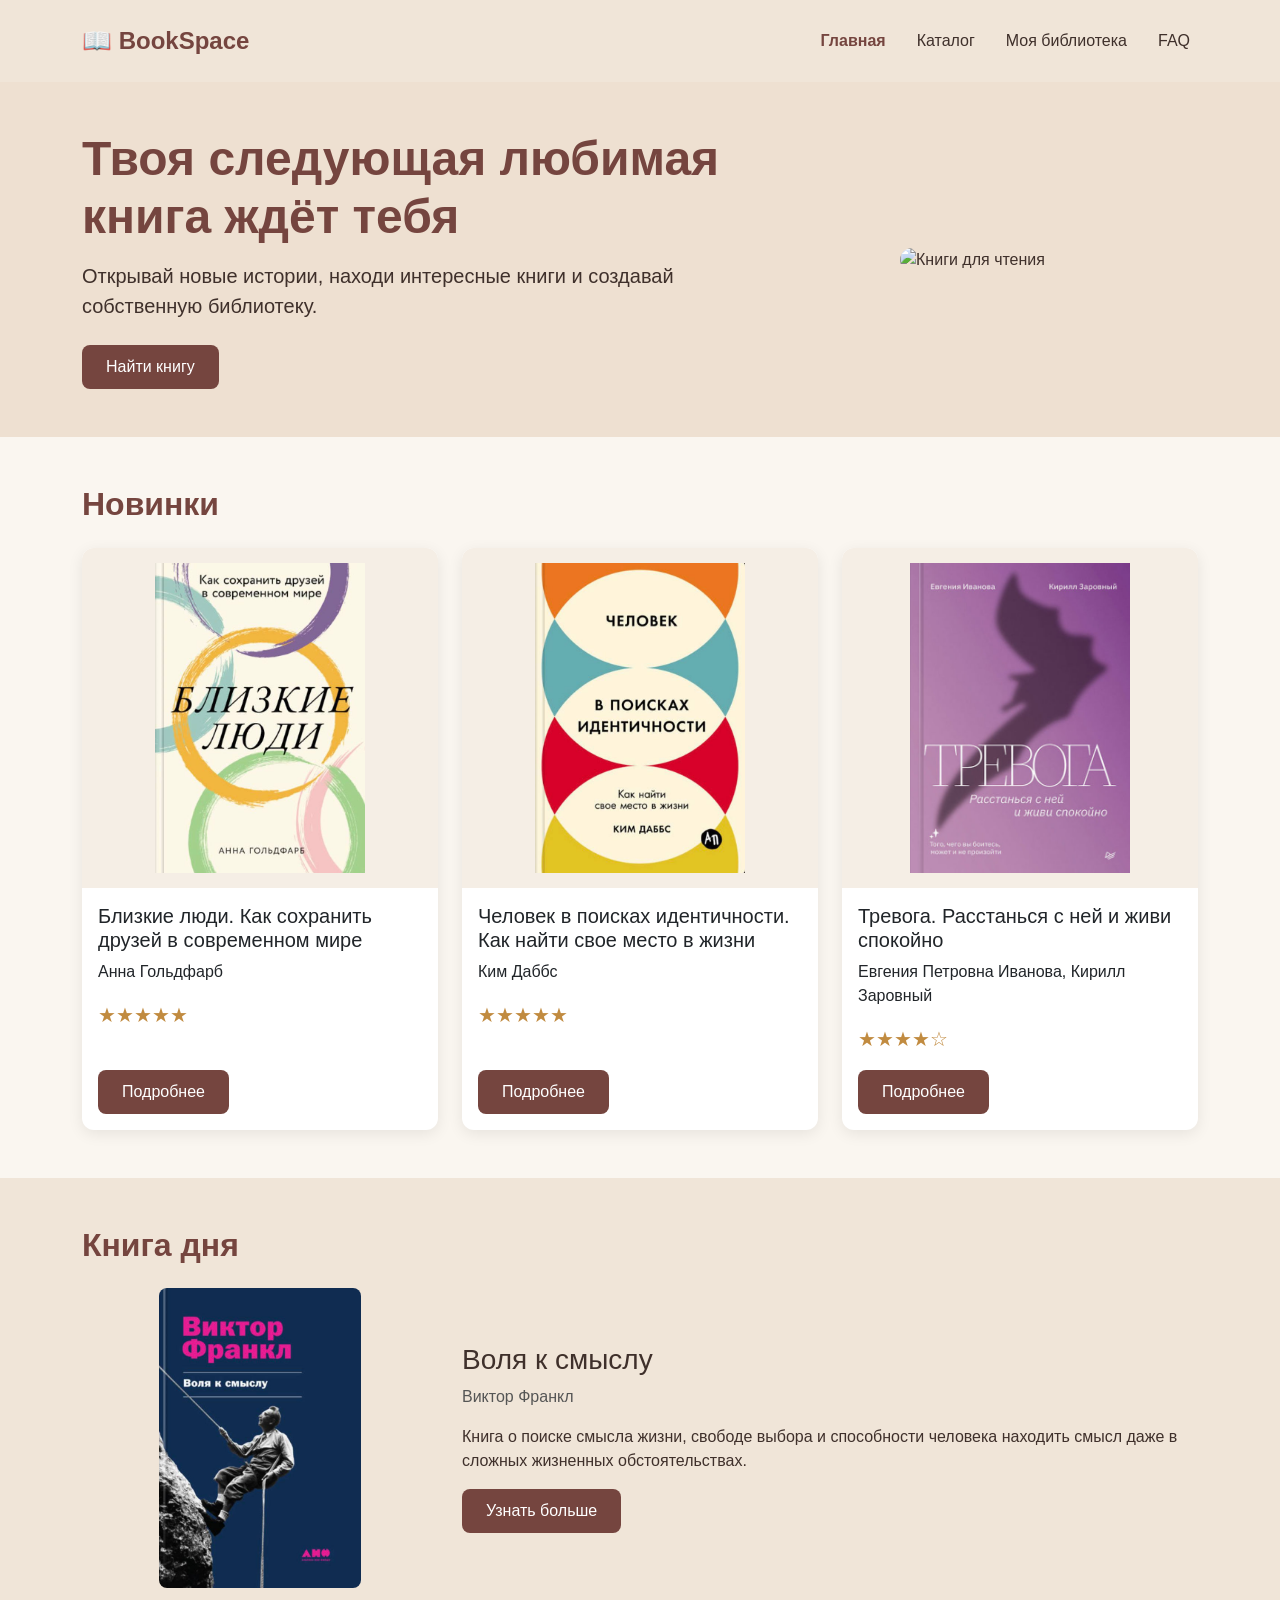
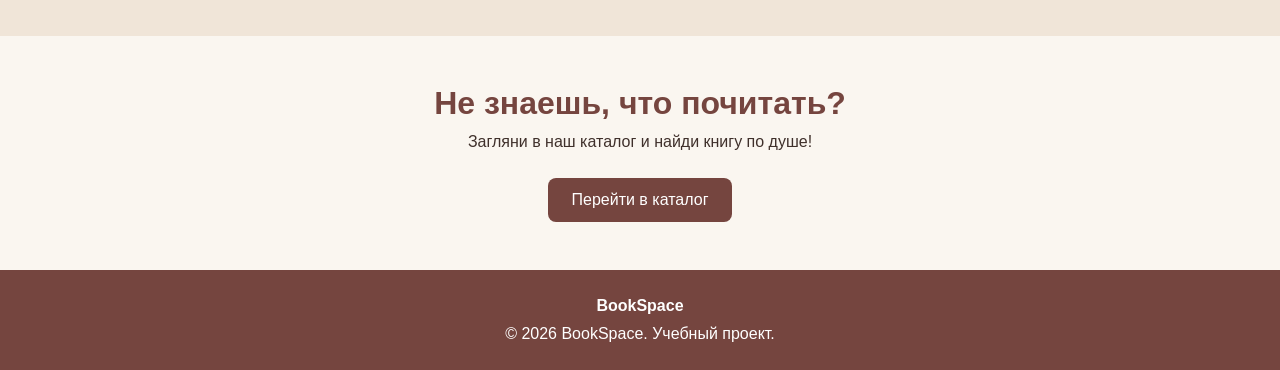
==== index.html @ 1a3df5f6 "Create BookSpace homepage and README" ====
<!DOCTYPE html>
<html lang="ru">
<head>
    <meta charset="UTF-8">
    <meta name="viewport" content="width=device-width, initial-scale=1.0">
    <title>Главная — BookSpace</title>

    <link
        href="https://cdn.jsdelivr.net/npm/bootstrap@5.3.3/dist/css/bootstrap.min.css"
        rel="stylesheet"
    >

    <link rel="stylesheet" href="css/custom.css">
</head>

<body>

    <!-- Навигация -->
    <nav class="navbar navbar-expand-lg navbar-light">
        <div class="container">
            <a class="navbar-brand fw-bold" href="index.html">
                📖 BookSpace
            </a>

            <button
                class="navbar-toggler"
                type="button"
                data-bs-toggle="collapse"
                data-bs-target="#mainNavbar"
                aria-controls="mainNavbar"
                aria-expanded="false"
                aria-label="Открыть меню"
            >
                <span class="navbar-toggler-icon"></span>
            </button>

            <div class="collapse navbar-collapse" id="mainNavbar">
                <ul class="navbar-nav ms-auto">
                    <li class="nav-item">
                        <a class="nav-link active"
                           aria-current="page"
                           href="index.html">
                            Главная
                        </a>
                    </li>

                    <li class="nav-item">
                        <a class="nav-link" href="catalog.html">
                            Каталог
                        </a>
                    </li>

                    <li class="nav-item">
                        <a class="nav-link" href="library.html">
                            Моя библиотека
                        </a>
                    </li>

                    <li class="nav-item">
                        <a class="nav-link" href="faq.html">
                            FAQ
                        </a>
                    </li>
                </ul>
            </div>
        </div>
    </nav>

    <!-- Приветственный блок -->
    <header class="hero py-5">
        <div class="container">
            <div class="row align-items-center g-4">

                <div class="col-12 col-md-7">
                    <h1 class="display-5 fw-bold mb-3">
                        Твоя следующая любимая книга
                        ждёт тебя
                    </h1>

                    <p class="lead mb-4">
                        Открывай новые истории, находи
                        интересные книги и создавай
                        собственную библиотеку.
                    </p>

                    <a href="catalog.html" class="btn btn-book">
                        Найти книгу
                    </a>
                </div>

                <div class="col-12 col-md-5 text-center">
                    <img
                        src="images/hero-books.jpg"
                        class="img-fluid rounded-4"
                        alt="Книги для чтения"
                    >
                </div>

            </div>
        </div>
    </header>

    <main>

        <!-- Новинки -->
        <section class="py-5">
            <div class="container">

                <h2 class="section-title mb-4">
                    Новинки
                </h2>

                <div class="row g-4">

                    <div class="col-12 col-sm-6 col-lg-4">
                        <div class="card book-card h-100">
                            <img
                                src="images/blizkie_ludi.jpg"
                                class="card-img-top"
                                alt="Близкие люди. Как сохранить друзей в современном мире"
                            >

                            <div class="card-body">
                                <h3 class="card-title h5">
                                    Близкие люди. Как сохранить друзей в современном мире
                                </h3>

                                <p class="card-text">
                                    Анна Гольдфарб
                                </p>

                                <p class="book-rating">
                                    ★★★★★
                                </p>

                                <a href="book.html?id=blizkie_ludi" class="btn btn-book">
                                    Подробнее
                                </a>
                            </div>
                        </div>
                    </div>

                    <div class="col-12 col-sm-6 col-lg-4">
                        <div class="card book-card h-100">
                            <img
                                src="images/chelovek_v_poiskah_identichnosti.jpg"
                                class="card-img-top"
                                alt="Человек в поисках идентичности. Как найти свое место в жизни"
                            >

                            <div class="card-body">
                                <h3 class="card-title h5">
                                    Человек в поисках идентичности. Как найти свое место в жизни
                                </h3>

                                <p class="card-text">
                                    Ким Даббс
                                </p>

                                <p class="book-rating">
                                    ★★★★★
                                </p>

                                <a href="book.html?id=chelovek_v_poiskah_identichnosti" class="btn btn-book">
                                    Подробнее
                                </a>
                            </div>
                        </div>
                    </div>

                    <div class="col-12 col-sm-6 col-lg-4">
                        <div class="card book-card h-100">
                            <img
                                src="images/trevoga.jpg"
                                class="card-img-top"
                                alt="Тревога. Расстанься с ней и живи спокойно"
                            >

                            <div class="card-body">
                                <h3 class="card-title h5">
                                    Тревога. Расстанься с ней и живи спокойно
                                </h3>

                                <p class="card-text">
                                    Евгения Петровна Иванова, Кирилл Заровный
                                </p>

                                <p class="book-rating">
                                    ★★★★☆
                                </p>

                                <a href="book.html?id=trevoga" class="btn btn-book">
                                    Подробнее
                                </a>
                            </div>
                        </div>
                    </div>

                </div>
            </div>
        </section>

        
        <!-- Книга дня -->
        <section class="py-5 book-of-day">
            <div class="container">

                <h2 class="section-title mb-4">
                    Книга дня
                </h2>

                <div class="row align-items-center g-4">

                    <div class="col-12 col-md-4 text-center">
                        <img
                            src="images/volya_k_smslu.jpg"
                            class="img-fluid day-cover rounded-3"
                            alt="Воля к смыслу"
                        >
                    </div>

                    <div class="col-12 col-md-8">
                        <h3>Воля к смыслу</h3>

                        <p class="text-muted">
                            Виктор Франкл
                        </p>

                        <p>
                            Книга о поиске смысла жизни,
                            свободе выбора и способности
                            человека находить смысл даже
                            в сложных жизненных обстоятельствах.
                        </p>

                        <a
                            href="book.html?id=volya_k_smslu"
                            class="btn btn-book"
                        >
                            Узнать больше
                        </a>
                    </div>

                </div>
            </div>
        </section>


        <!-- Переход в каталог -->
        <section class="py-5 text-center">
            <div class="container">
                <h2 class="section-title">
                    Не знаешь, что почитать?
                </h2>

                <p class="mb-4">
                    Загляни в наш каталог и найди
                    книгу по душе!
                </p>

                <a href="catalog.html" class="btn btn-book">
                    Перейти в каталог
                </a>
            </div>
        </section>

    </main>

    <!-- Подвал -->
    <footer class="site-footer py-4">
        <div class="container text-center">
            <p class="mb-1 fw-bold">
                BookSpace
            </p>

            <p class="mb-0">
                © 2026 BookSpace. Учебный проект.
            </p>
        </div>
    </footer>

    <script
        src="https://cdn.jsdelivr.net/npm/bootstrap@5.3.3/dist/js/bootstrap.bundle.min.js"
    ></script>

</body>
</html>
---- css/custom.css ----
:root {
    --background: #faf6f0;
    --primary: #75453f;
    --primary-hover: #59332f;
    --text: #3f302b;
    --light-brown: #eee0d1;
}

body {
    background-color: var(--background);
    color: var(--text);
    font-family: Arial, sans-serif;
}

/* Навигация */

.navbar {
    background-color: #f0e5d8;
    padding: 18px 0;
}

.navbar-brand {
    color: var(--primary);
    font-size: 24px;
}

.navbar-brand:hover {
    color: var(--primary-hover);
}

.nav-link {
    color: var(--text);
    margin-left: 15px;
}

.nav-link:hover,
.nav-link.active {
    color: var(--primary) !important;
    font-weight: 600;
}

/* Главный баннер */

.hero {
    background-color: var(--light-brown);
}

.hero h1 {
    color: var(--primary);
}

.hero img {
    max-height: 340px;
    object-fit: cover;
}

/* Кнопки */

.btn-book {
    background-color: var(--primary);
    color: white;
    border-radius: 8px;
    padding: 10px 24px;
    border: none;
}

.btn-book:hover {
    background-color: var(--primary-hover);
    color: white;
}

/* Заголовки */

.section-title {
    color: var(--primary);
    font-weight: bold;
}

/* Карточки книг */

.book-card {
    border: none;
    border-radius: 12px;
    overflow: hidden;
    box-shadow: 0 4px 15px rgba(0, 0, 0, 0.08);
    transition: transform 0.2s;
}

.book-card:hover {
    transform: translateY(-5px);
}

.book-card img {
    height: 340px;
    object-fit: contain;
    background-color: #f5eee5;
    padding: 15px;
}

.book-card .card-body {
    display: flex;
    flex-direction: column;
    align-items: flex-start;
}

.book-card .btn {
    margin-top: auto;
}

.book-rating {
    color: #c18b40;
    font-size: 20px;
}

/* Книга дня */

.book-of-day {
    background-color: #f0e5d8;
}

.day-cover {
    max-height: 300px;
}

/* Подвал */

.site-footer {
    background-color: var(--primary);
    color: white;
}

/* Мобильные устройства */

@media (max-width: 768px) {
    .hero {
        text-align: center;
    }

    .hero h1 {
        font-size: 30px;
    }

    .nav-link {
        margin-left: 0;
    }
}
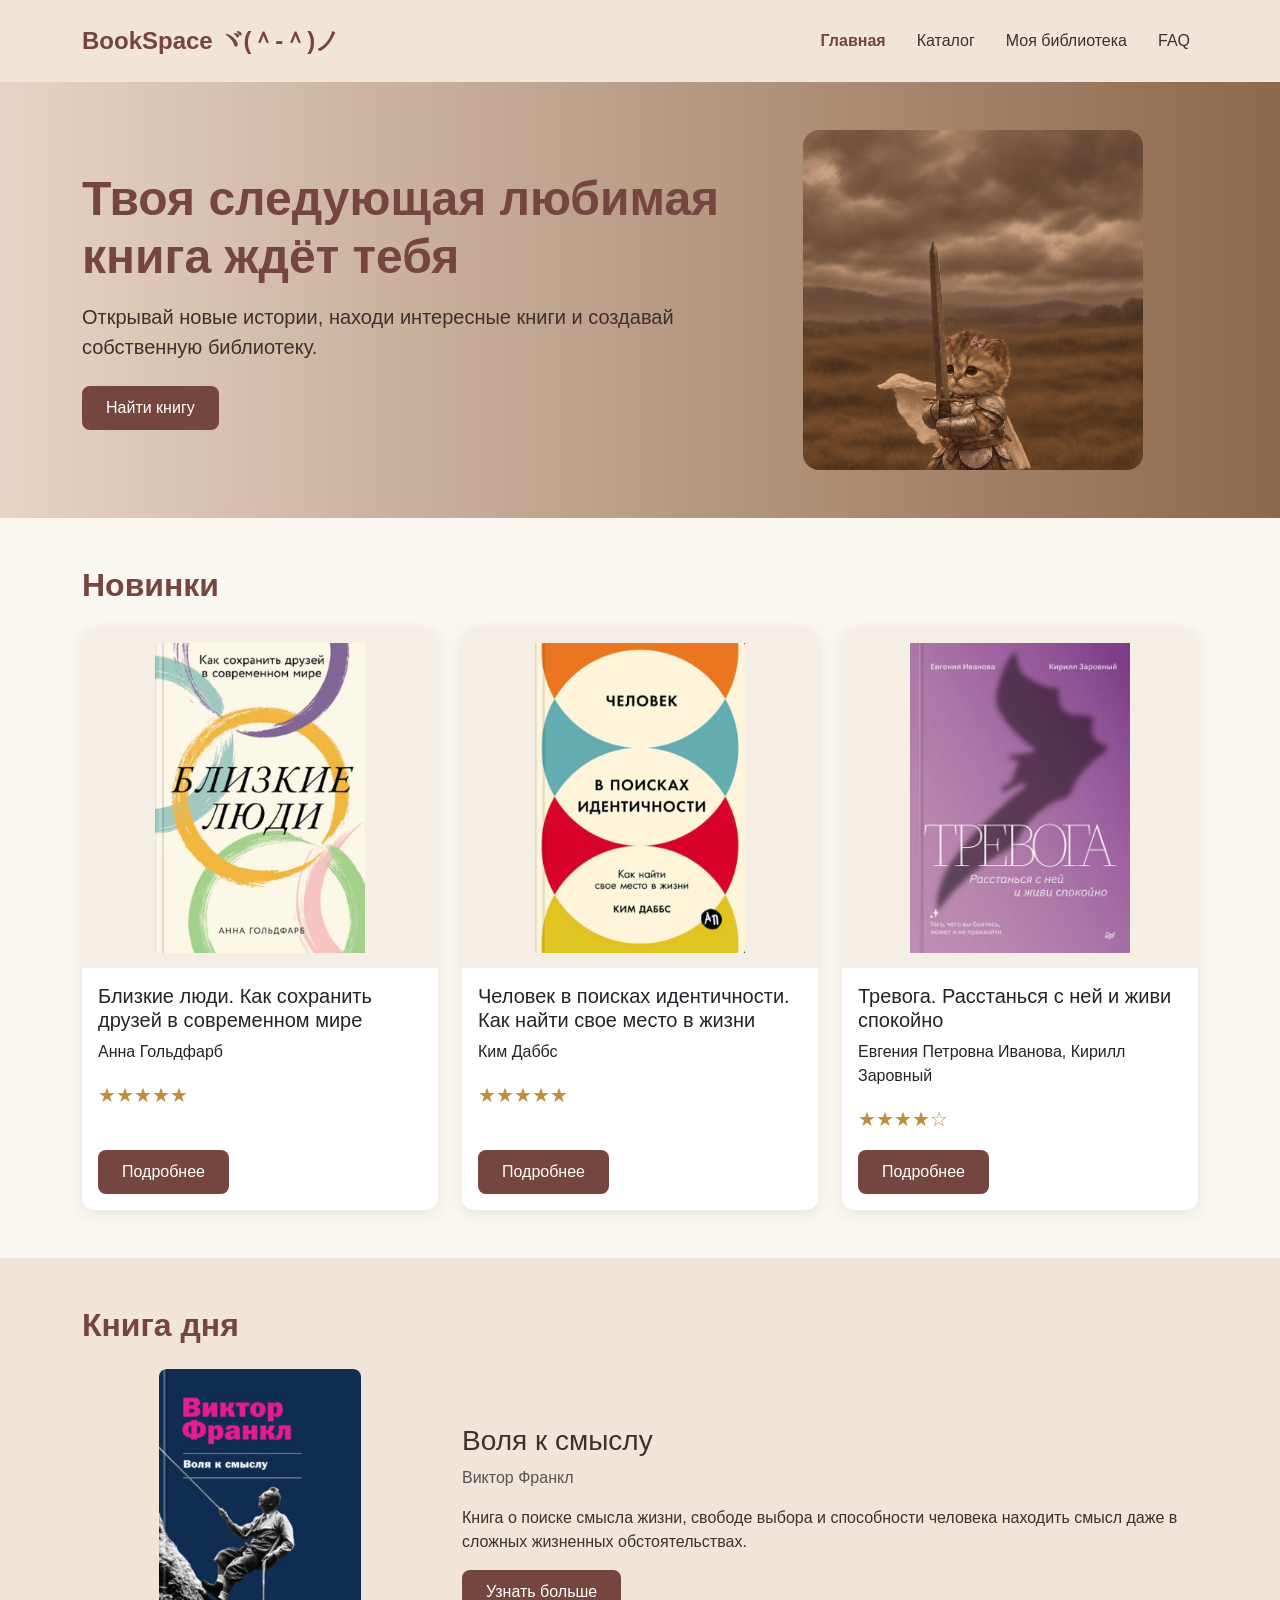
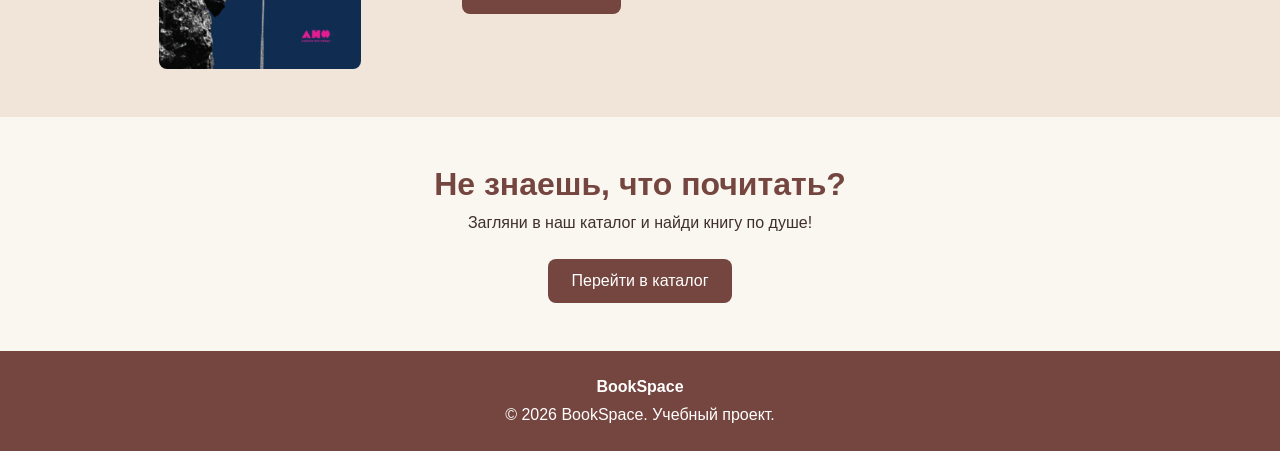
==== commit ca603e9c: "страница Моя библиотека" ====
--- a/index.html
+++ b/index.html
@@ -20,7 +20,7 @@
     <nav class="navbar navbar-expand-lg navbar-light">
         <div class="container">
             <a class="navbar-brand fw-bold" href="index.html">
-                📖 BookSpace
+                BookSpace ヾ(＾-＾)ノ
             </a>
 
             <button
@@ -91,9 +91,9 @@
 
                 <div class="col-12 col-md-5 text-center">
                     <img
-                        src="images/hero-books.jpg"
+                        src="images/kot_i_mech.jpg"
                         class="img-fluid rounded-4"
-                        alt="Книги для чтения"
+                        alt="Для блока hero"
                     >
                 </div>
 
--- a/css/custom.css
+++ b/css/custom.css
@@ -44,6 +44,7 @@
 
 .hero {
     background-color: var(--light-brown);
+    background-image: linear-gradient(to left, #8b694e, #a2836a, #b99d88, #d0b8a6, #e7d4c6);
 }
 
 .hero h1 {
@@ -145,3 +146,44 @@
         margin-left: 0;
     }
 }
+
+
+
+/* Моя библиотека */
+
+.library-panel {
+    background-color: #f0e5d8;
+    border-radius: 12px;
+}
+
+.library-stat {
+    background-color: #eee0d1;
+    border-radius: 12px;
+    text-align: center;
+}
+
+.library-stat h2 {
+    color: #75453f;
+    font-weight: bold;
+}
+
+.library-filter {
+    max-width: 300px;
+}
+
+#libraryMessage {
+    color: #75453f;
+}
+
+#emptyLibrary {
+    color: #75453f;
+    font-size: 18px;
+}
+
+#libraryContainer .card-body {
+    gap: 8px;
+}
+
+#libraryContainer .btn {
+    width: 100%;
+}
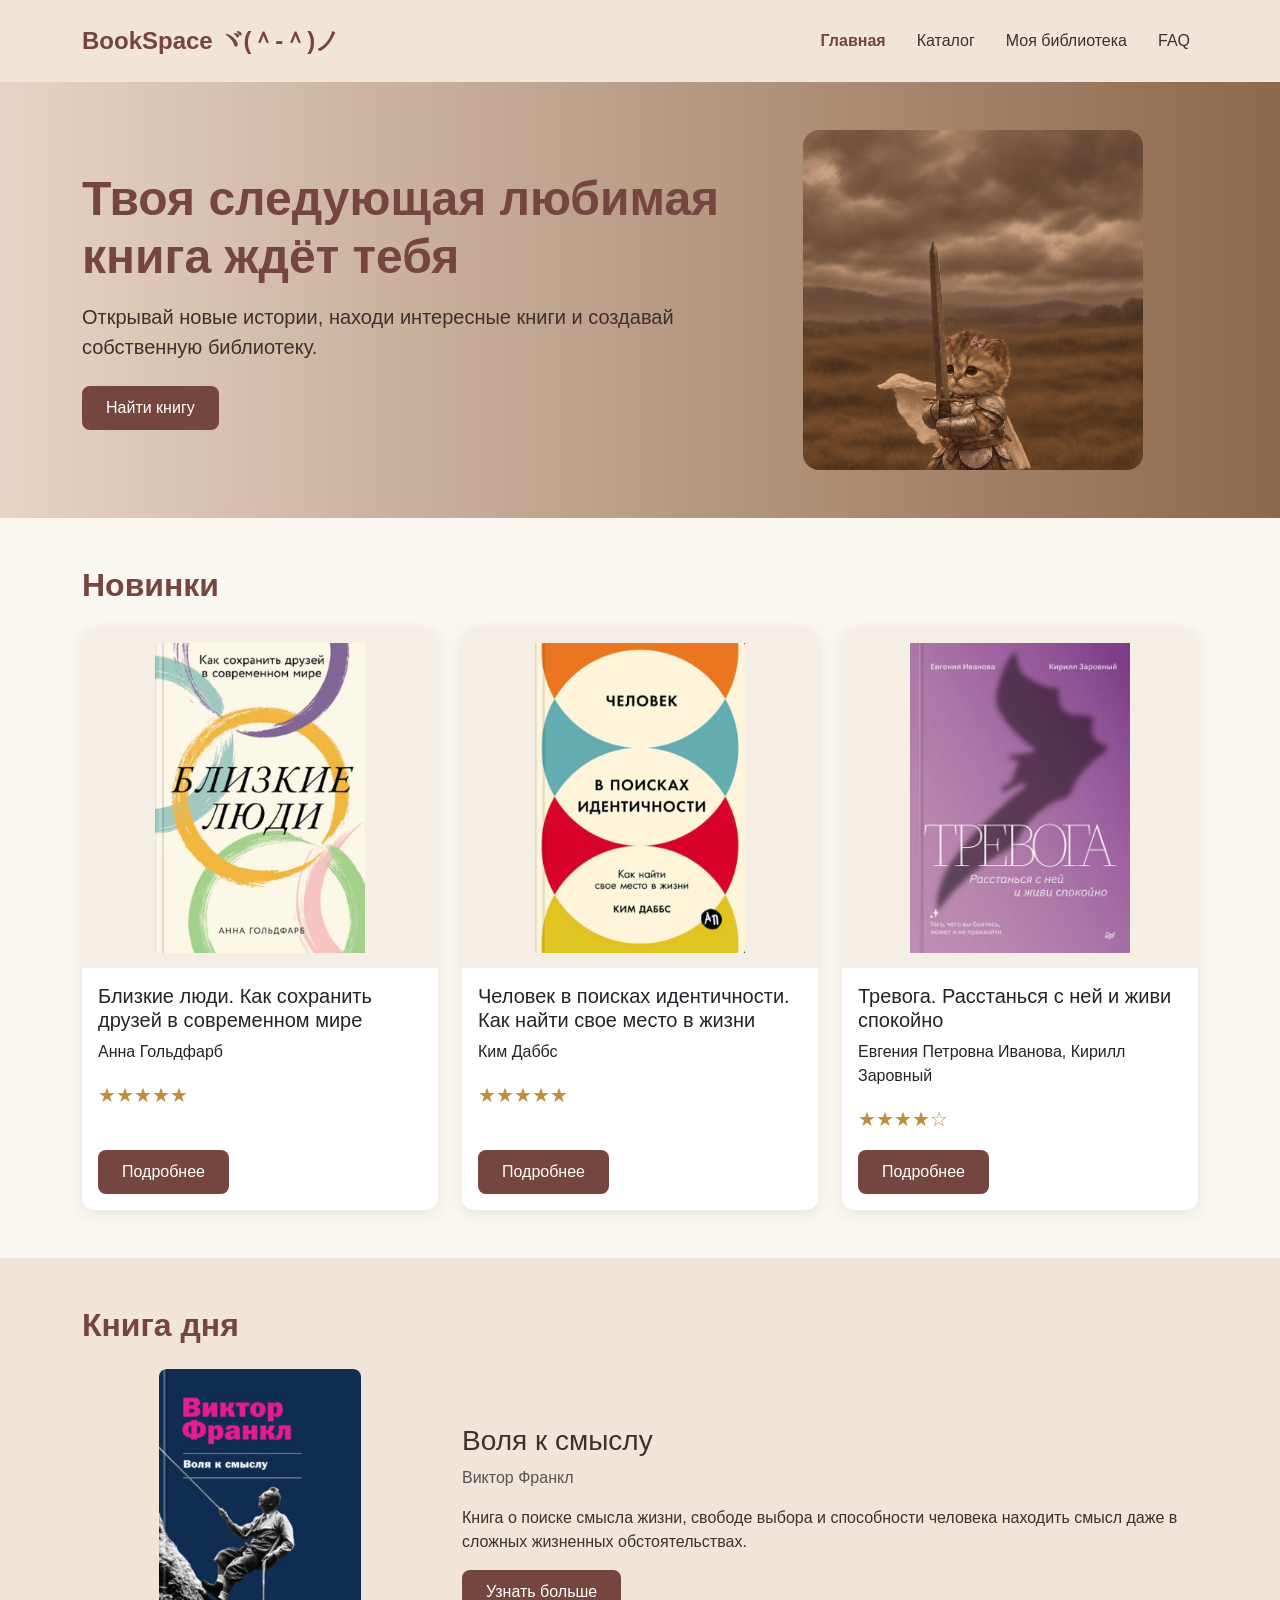
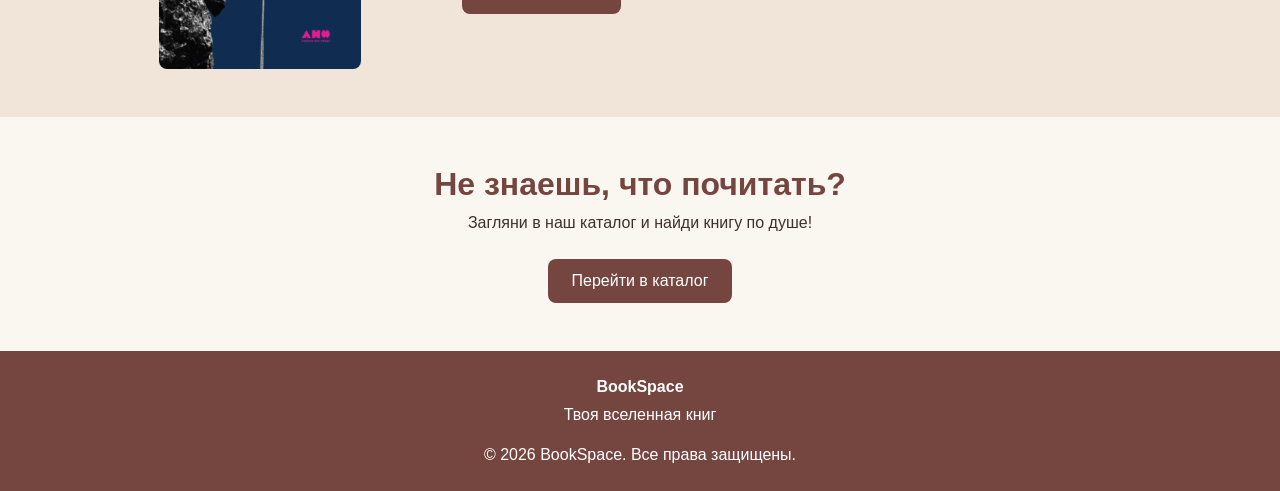
==== commit 1b0bdcfa: "Добавлен раздел FAQ" ====
--- a/index.html
+++ b/index.html
@@ -267,19 +267,23 @@
 
     </main>
 
+
     <!-- Подвал -->
     <footer class="site-footer py-4">
         <div class="container text-center">
-            <p class="mb-1 fw-bold">
-                BookSpace
+            <p class="mb-1 fw-bold">BookSpace</p>
+
+            <p class="mb-3">
+                Твоя вселенная книг
             </p>
 
             <p class="mb-0">
-                © 2026 BookSpace. Учебный проект.
+                © 2026 BookSpace. Все права защищены.
             </p>
         </div>
     </footer>
 
+
     <script
         src="https://cdn.jsdelivr.net/npm/bootstrap@5.3.3/dist/js/bootstrap.bundle.min.js"
     ></script>
--- a/css/custom.css
+++ b/css/custom.css
@@ -187,3 +187,55 @@
 #libraryContainer .btn {
     width: 100%;
 }
+
+
+
+/* FAQ */
+
+.faq-accordion {
+    max-width: 850px;
+    margin: 0 auto;
+}
+
+.faq-accordion .accordion-item {
+    border: 1px solid #dfcbb9;
+    margin-bottom: 12px;
+    border-radius: 10px;
+    overflow: hidden;
+}
+
+.faq-accordion .accordion-button {
+    background-color: #f0e5d8;
+    color: #75453f;
+    font-weight: 600;
+    padding: 20px;
+}
+
+.faq-accordion .accordion-button:not(.collapsed) {
+    background-color: #e6d1bd;
+    color: #75453f;
+    box-shadow: none;
+}
+
+.faq-accordion .accordion-button:focus {
+    box-shadow: 0 0 0 3px rgba(117, 69, 63, 0.2);
+}
+
+.faq-accordion .accordion-body {
+    background-color: #fffaf5;
+    color: #4e3b35;
+    padding: 20px;
+    line-height: 1.7;
+}
+
+.faq-info {
+    background-color: #f0e5d8;
+    border-radius: 12px;
+    max-width: 850px;
+    margin-left: auto;
+    margin-right: auto;
+}
+
+.faq-info h2 {
+    color: #75453f;
+}
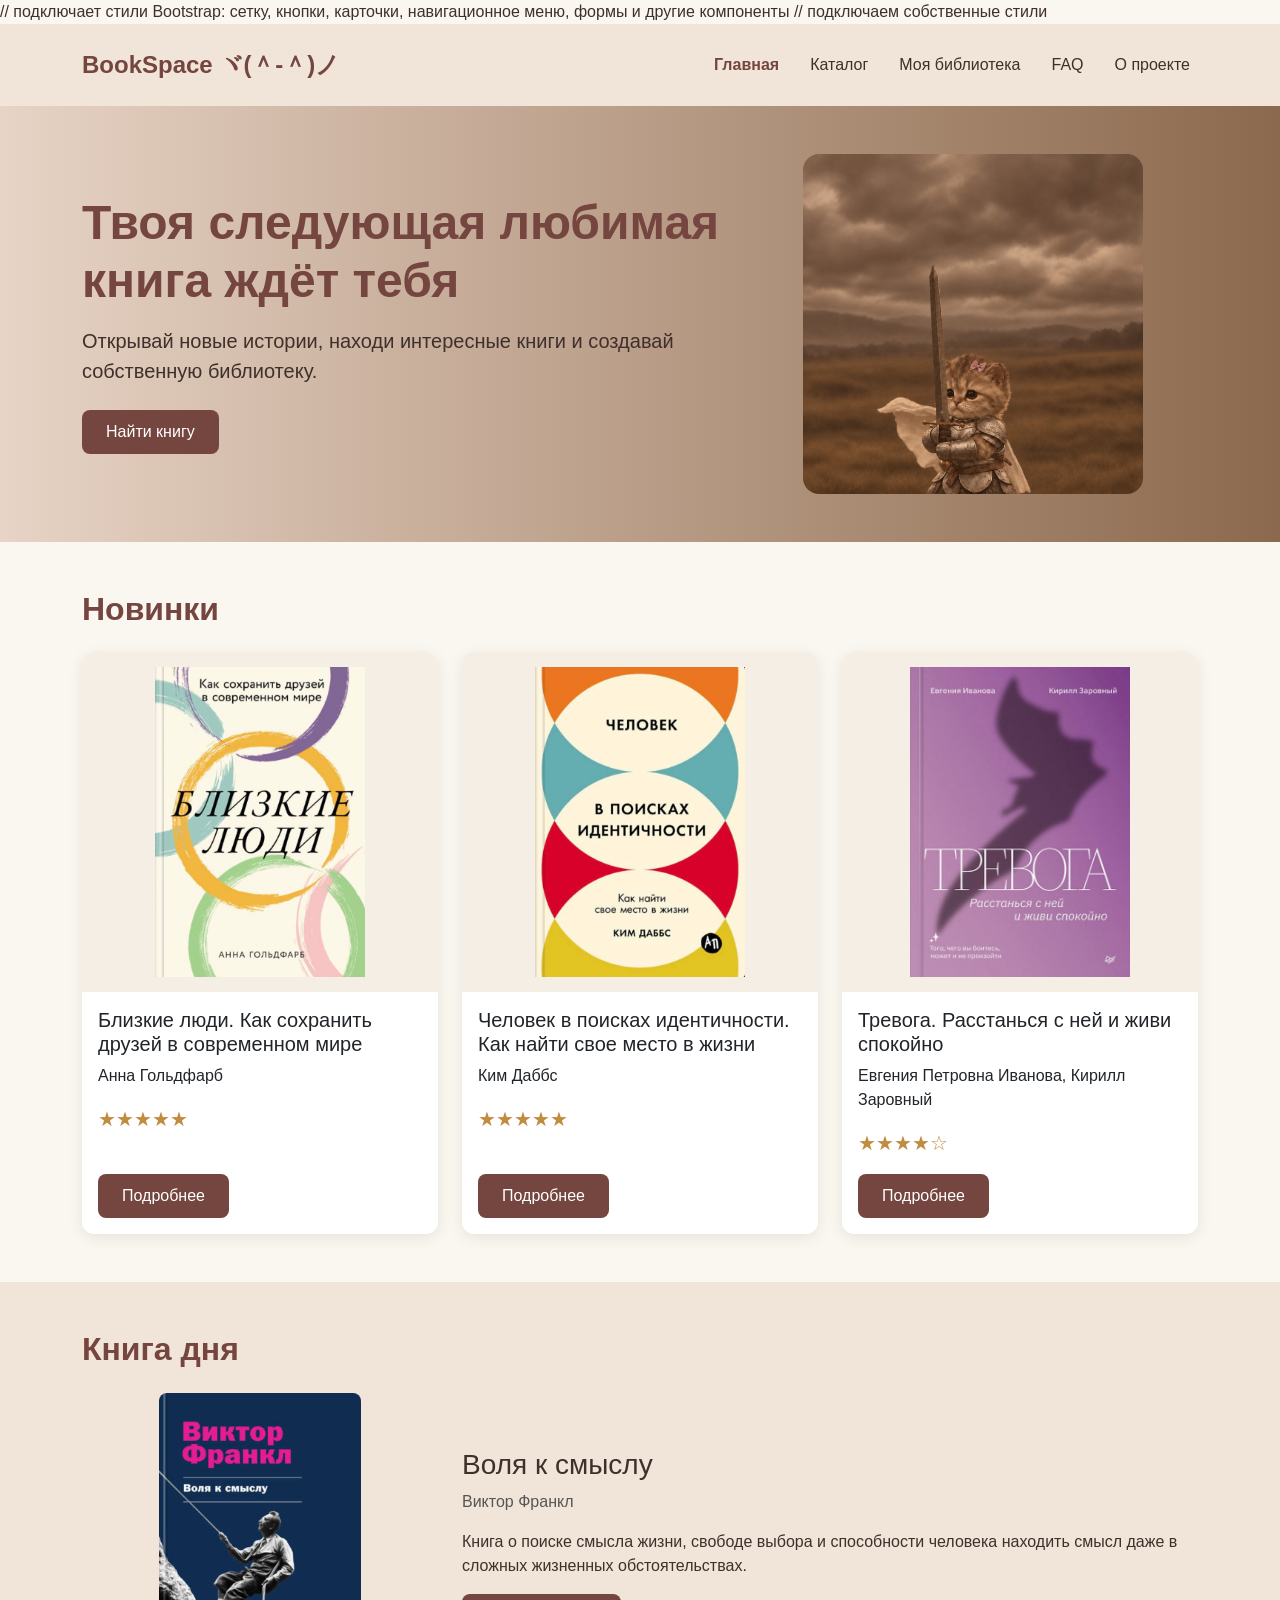
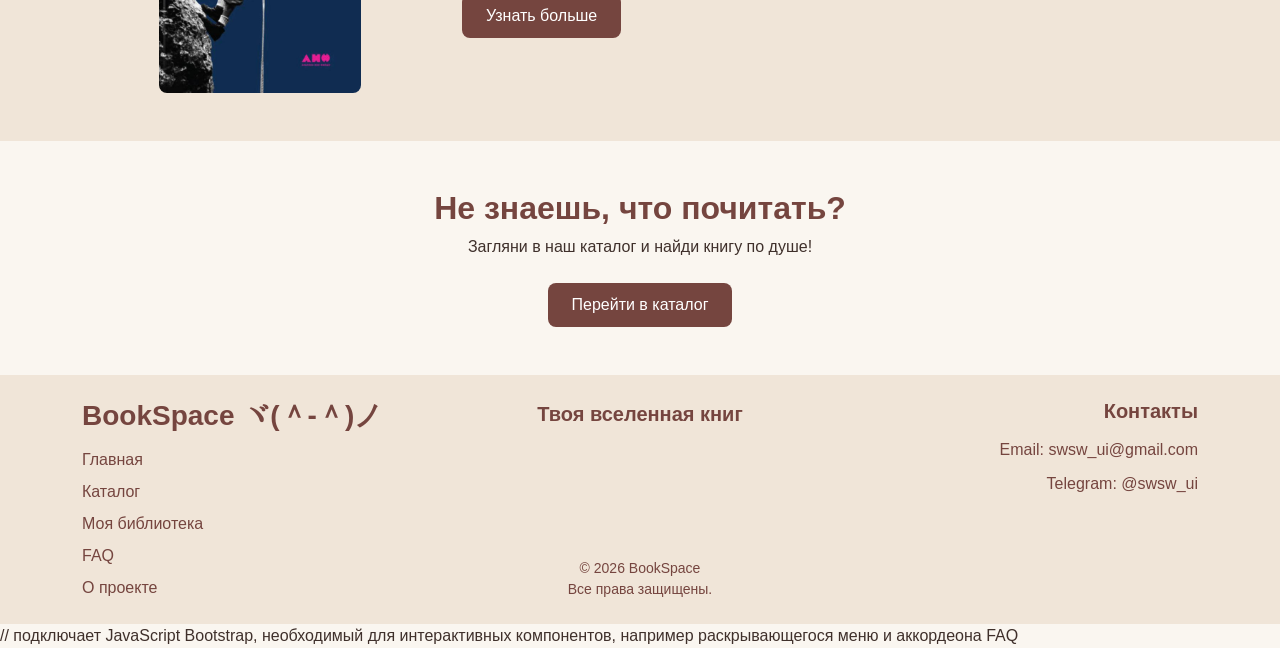
==== commit 2700f843: "Этапы 8, 9, 10" ====
--- a/index.html
+++ b/index.html
@@ -6,18 +6,20 @@
     <meta name="viewport" content="width=device-width, initial-scale=1.0">
     <title>Главная — BookSpace</title>
 
+    // подключает стили Bootstrap: сетку, кнопки, карточки, навигационное меню, формы и другие компоненты
     <link
         href="https://cdn.jsdelivr.net/npm/bootstrap@5.3.3/dist/css/bootstrap.min.css"
         rel="stylesheet"
     >
 
+    // подключаем собственные стили
     <link rel="stylesheet" href="css/custom.css">
 </head>
 
 <body>
 
     <!-- Навигация -->
-    <nav class="navbar navbar-expand-lg navbar-light">
+    <nav class="navbar navbar-expand-lg navbar-light sticky-top">
         <div class="container">
             <a class="navbar-brand fw-bold" href="index.html">
                 BookSpace ヾ(＾-＾)ノ
@@ -62,6 +64,12 @@
                             FAQ
                         </a>
                     </li>
+
+                    <li class="nav-item">
+                        <a class="nav-link" href="about.html">
+                            О проекте
+                        </a>
+                    </li>
                 </ul>
             </div>
         </div>
@@ -267,26 +275,80 @@
 
     </main>
 
-
     <!-- Подвал -->
     <footer class="site-footer py-4">
-        <div class="container text-center">
-            <p class="mb-1 fw-bold">BookSpace</p>
-
-            <p class="mb-3">
-                Твоя вселенная книг
-            </p>
-
-            <p class="mb-0">
-                © 2026 BookSpace. Все права защищены.
-            </p>
+        <div class="container">
+            <div class="row g-4">
+
+                <!-- Левая колонка -->
+                <div class="col-12 col-md-4">
+                    <h2 class="footer-title">BookSpace ヾ(＾-＾)ノ</h2>
+
+                    <nav class="footer-nav" aria-label="Навигация в подвале">
+                        <a href="index.html">Главная</a>
+                        <a href="catalog.html">Каталог</a>
+                        <a href="library.html">Моя библиотека</a>
+                        <a href="faq.html">FAQ</a>
+                        <a href="about.html">О проекте</a>
+                    </nav>
+                </div>
+
+                <!-- Центральная колонка -->
+                <div class="col-12 col-md-4 footer-center">
+                    <p class="footer-slogan">
+                        Твоя вселенная книг
+                    </p>
+
+                    <p class="footer-copyright">
+                        © 2026 BookSpace<br>
+                        Все права защищены.
+                    </p>
+                </div>
+
+                <!-- Правая колонка -->
+                <div class="col-12 col-md-4 footer-contacts">
+                    <h2 class="footer-heading">Контакты</h2>
+
+                    <p>
+                        Email:
+                        <a href="mailto:your-email@example.com">
+                            swsw_ui@gmail.com
+                        </a>
+                    </p>
+
+                    <p>
+                        Telegram:
+                        <a href="https://t.me/your_username"
+                        target="_blank"
+                        rel="noopener noreferrer">
+                            @swsw_ui
+                        </a>
+                    </p>
+                </div>
+
+            </div>
         </div>
     </footer>
 
 
+    <!-- Кнопка наверх -->
+    <button
+        id="backToTop"
+        class="back-to-top"
+        type="button"
+        aria-label="Вернуться наверх"
+        title="Наверх"
+    >
+        ᐱ
+    </button>
+
+
+    // подключает JavaScript Bootstrap, необходимый для интерактивных компонентов, например раскрывающегося меню и аккордеона FAQ
     <script
         src="https://cdn.jsdelivr.net/npm/bootstrap@5.3.3/dist/js/bootstrap.bundle.min.js"
     ></script>
 
+    <script src="js/common.js"></script>
+
 </body>
 </html>
--- a/css/custom.css
+++ b/css/custom.css
@@ -124,12 +124,81 @@
     max-height: 300px;
 }
 
-/* Подвал */
+/* Подвал сайта */
 
 .site-footer {
-    background-color: var(--primary);
-    color: white;
-}
+    background-color: #f0e5d8;
+    color: #75453f;
+}
+
+.footer-title {
+    font-size: 28px;
+    font-weight: 800;
+    margin-bottom: 15px;
+}
+
+.footer-nav {
+    display: flex;
+    flex-direction: column;
+    align-items: flex-start;
+    gap: 8px;
+}
+
+.footer-nav a,
+.footer-contacts a {
+    color: #75453f;
+    text-decoration: none;
+}
+
+.footer-nav a:hover,
+.footer-contacts a:hover {
+    text-decoration: underline;
+}
+
+.footer-center {
+    display: flex;
+    flex-direction: column;
+    align-items: center;
+    justify-content: space-between;
+    text-align: center;
+}
+
+.footer-slogan {
+    font-size: 20px;
+    font-weight: 600;
+}
+
+.footer-copyright {
+    font-size: 14px;
+    margin-bottom: 0;
+}
+
+.footer-heading {
+    font-size: 20px;
+    font-weight: 700;
+    margin-bottom: 15px;
+}
+
+.footer-contacts {
+    text-align: right;
+}
+
+.footer-contacts p {
+    margin-bottom: 10px;
+}
+
+@media (max-width: 767px) {
+    .footer-center {
+        align-items: flex-start;
+        text-align: left;
+        gap: 12px;
+    }
+
+    .footer-contacts {
+        text-align: left;
+    }
+}
+
 
 /* Мобильные устройства */
 
@@ -239,3 +308,126 @@
 .faq-info h2 {
     color: #75453f;
 }
+
+
+/* Страница подробной информации о книге */
+
+.book-back-link {
+    display: inline-block;
+    color: #75453f;
+    text-decoration: none;
+    font-weight: 600;
+    margin-bottom: 20px;
+}
+
+.book-back-link:hover {
+    text-decoration: underline;
+}
+
+.book-detail-image {
+    display: block;
+    width: 100%;
+    max-width: 350px;
+    height: auto;
+    border-radius: 10px;
+    box-shadow: 0 4px 15px rgba(0, 0, 0, 0.12);
+}
+
+.book-detail-author {
+    font-size: 18px;
+}
+
+.book-description {
+    line-height: 1.8;
+    white-space: pre-line;
+}
+
+.book-actions {
+    background-color: #f0e5d8;
+    border-radius: 12px;
+    max-width: 500px;
+}
+
+#bookMessage {
+    color: #75453f;
+    font-weight: 500;
+}
+
+
+
+/* Кнопка наверх */
+
+.back-to-top {
+    position: fixed;
+    right: 25px;
+    bottom: 25px;
+
+    width: 50px;
+    height: 50px;
+
+    background-color: #75453f;
+    color: white;
+
+    border: none;
+    border-radius: 50%;
+
+    font-size: 26px;
+    cursor: pointer;
+
+    opacity: 0;
+    visibility: hidden;
+    pointer-events: none;
+
+    transition: opacity 0.3s, visibility 0.3s;
+    z-index: 1050;
+}
+
+.back-to-top.show {
+    opacity: 1;
+    visibility: visible;
+    pointer-events: auto;
+}
+
+.back-to-top:hover {
+    background-color: #59332f;
+}
+
+
+
+/* Закреплённый поиск книги */
+
+.catalog-filters {
+    position: sticky;
+    top: var(--navbar-height, 70px);
+    z-index: 1020;
+
+    background-color: #fffaf5;
+    padding: 15px;
+    border-radius: 10px;
+    box-shadow: 0 3px 10px rgba(0, 0, 0, 0.06);
+}
+
+
+/* Хлебные крошки */
+
+.breadcrumb {
+    margin-bottom: 25px;
+    font-size: 14px;
+}
+
+.breadcrumb-item a {
+    color: #75453f;
+    text-decoration: none;
+}
+
+.breadcrumb-item a:hover {
+    text-decoration: underline;
+}
+
+.breadcrumb-item.active {
+    color: #876c60;
+}
+
+.breadcrumb-item + .breadcrumb-item::before {
+    color: #a58b7c;
+}
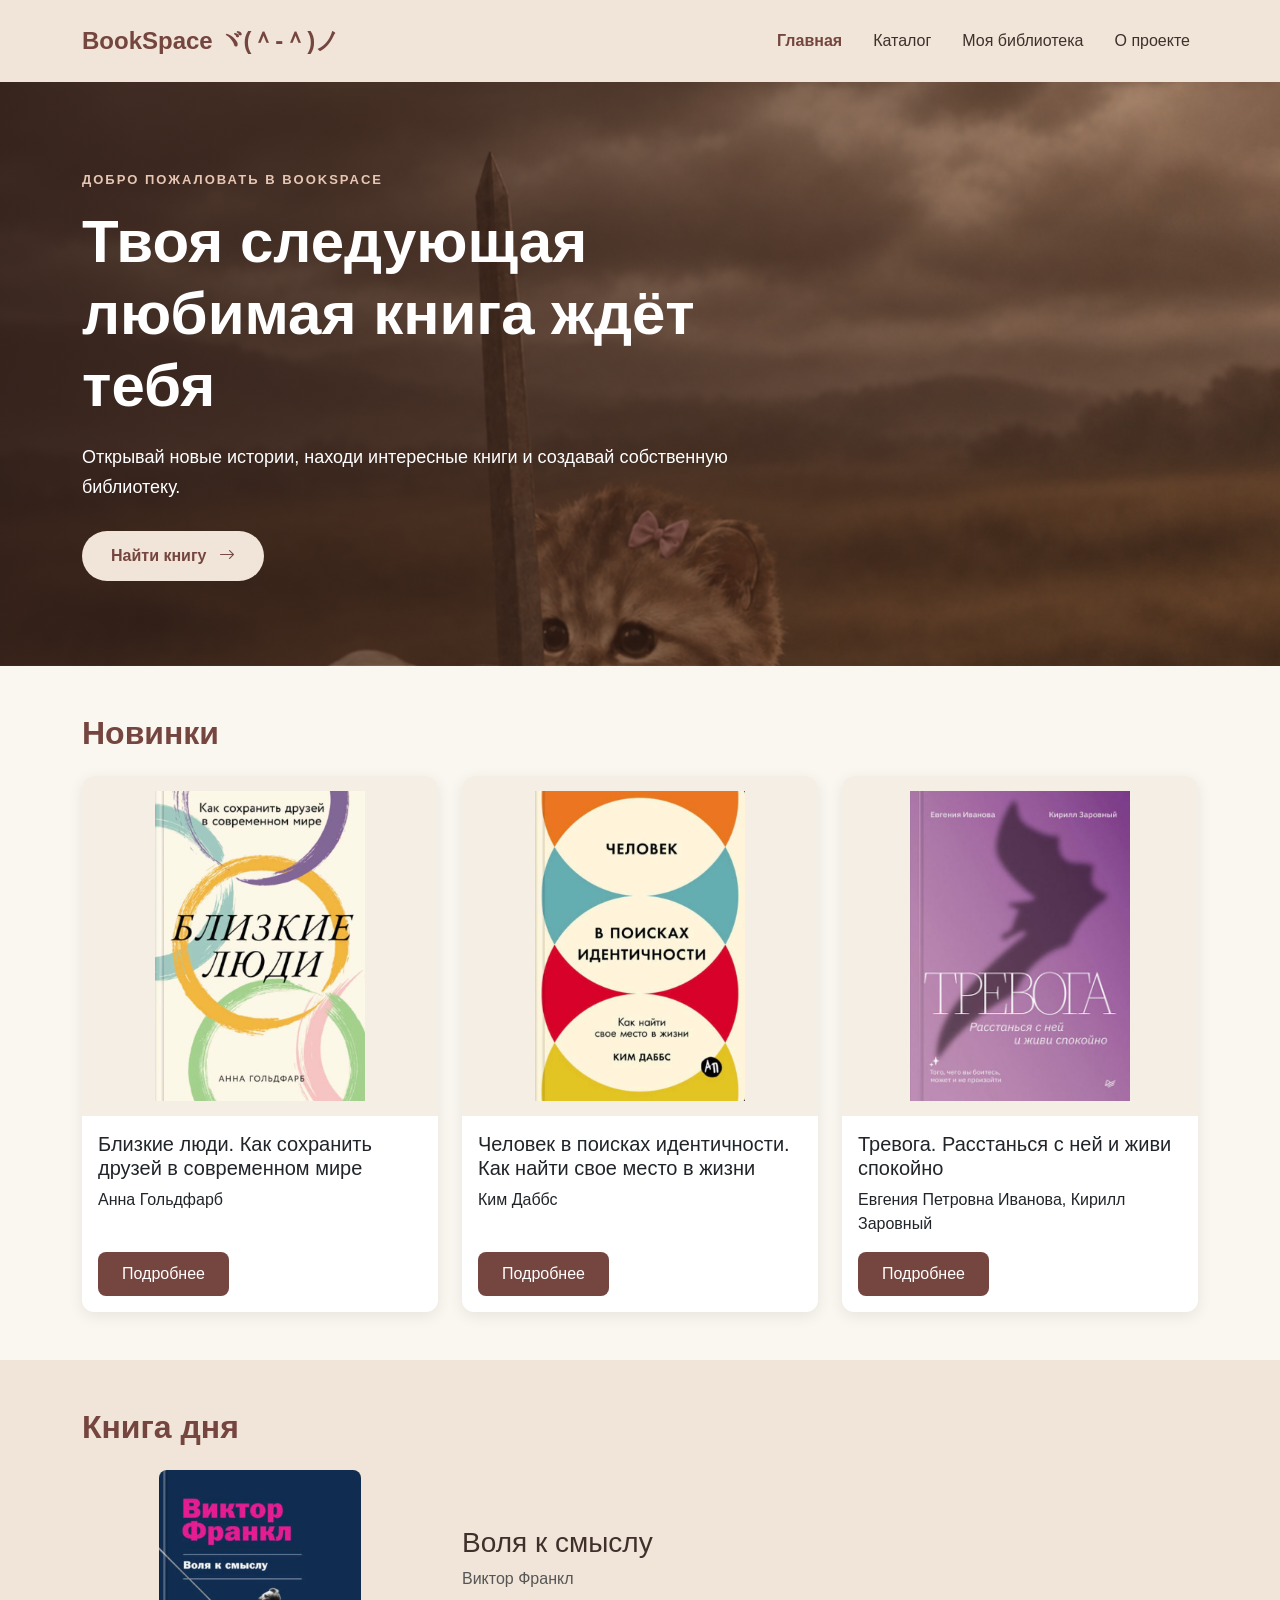
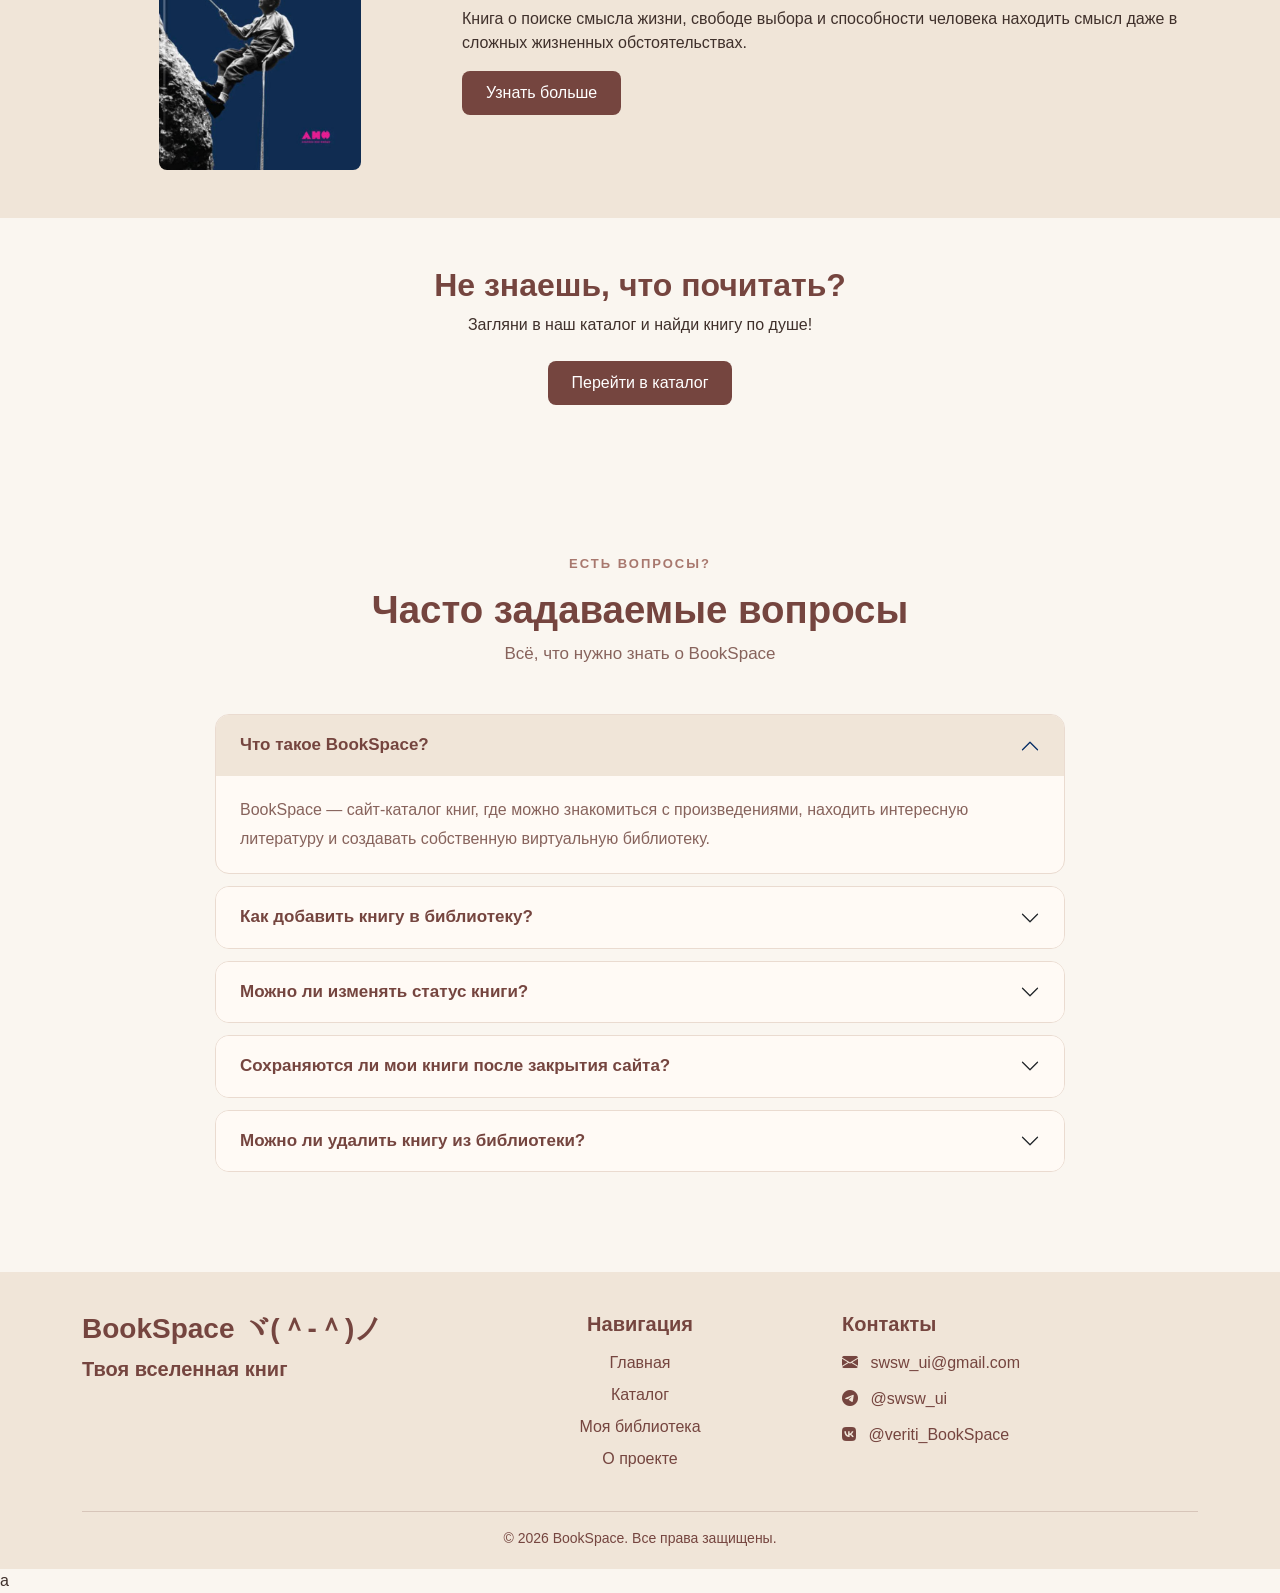
==== commit 557d74f2: "Всё по мелочи" ====
--- a/index.html
+++ b/index.html
@@ -6,13 +6,19 @@
     <meta name="viewport" content="width=device-width, initial-scale=1.0">
     <title>Главная — BookSpace</title>
 
-    // подключает стили Bootstrap: сетку, кнопки, карточки, навигационное меню, формы и другие компоненты
+    <!-- подключает стили Bootstrap: сетку, кнопки, карточки, навигационное меню, формы и другие компоненты -->
     <link
         href="https://cdn.jsdelivr.net/npm/bootstrap@5.3.3/dist/css/bootstrap.min.css"
         rel="stylesheet"
     >
 
-    // подключаем собственные стили
+    <link rel="stylesheet" href="https://cdn.jsdelivr.net/npm/bootstrap-icons@1.11.3/font/bootstrap-icons.min.css">
+
+
+    <link rel="stylesheet" href="https://cdnjs.cloudflare.com/ajax/libs/font-awesome/6.7.2/css/all.min.css">
+
+
+    <!-- подключаем собственные стили -->
     <link rel="stylesheet" href="css/custom.css">
 </head>
 
@@ -60,12 +66,6 @@
                     </li>
 
                     <li class="nav-item">
-                        <a class="nav-link" href="faq.html">
-                            FAQ
-                        </a>
-                    </li>
-
-                    <li class="nav-item">
                         <a class="nav-link" href="about.html">
                             О проекте
                         </a>
@@ -75,39 +75,34 @@
         </div>
     </nav>
 
+
     <!-- Приветственный блок -->
-    <header class="hero py-5">
+    <header class="home-banner page-banner">
         <div class="container">
-            <div class="row align-items-center g-4">
-
-                <div class="col-12 col-md-7">
-                    <h1 class="display-5 fw-bold mb-3">
-                        Твоя следующая любимая книга
-                        ждёт тебя
-                    </h1>
-
-                    <p class="lead mb-4">
-                        Открывай новые истории, находи
-                        интересные книги и создавай
-                        собственную библиотеку.
-                    </p>
-
-                    <a href="catalog.html" class="btn btn-book">
-                        Найти книгу
-                    </a>
-                </div>
-
-                <div class="col-12 col-md-5 text-center">
-                    <img
-                        src="images/kot_i_mech.jpg"
-                        class="img-fluid rounded-4"
-                        alt="Для блока hero"
-                    >
-                </div>
-
+            <div class="page-banner-content">
+                <span class="page-banner-label">
+                    ДОБРО ПОЖАЛОВАТЬ В BOOKSPACE
+                </span>
+
+                <h1>
+                    Твоя следующая любимая книга
+                    ждёт тебя
+                </h1>
+
+                <p>
+                    Открывай новые истории, находи
+                    интересные книги и создавай
+                    собственную библиотеку.
+                </p>
+
+                <a href="catalog.html" class="btn home-banner-btn">
+                    Найти книгу
+                    <i class="bi bi-arrow-right ms-2"></i>
+                </a>
             </div>
         </div>
     </header>
+
 
     <main>
 
@@ -138,9 +133,11 @@
                                     Анна Гольдфарб
                                 </p>
 
+                                <!--
                                 <p class="book-rating">
                                     ★★★★★
                                 </p>
+                                -->
 
                                 <a href="book.html?id=blizkie_ludi" class="btn btn-book">
                                     Подробнее
@@ -166,9 +163,11 @@
                                     Ким Даббс
                                 </p>
 
+                                <!--
                                 <p class="book-rating">
                                     ★★★★★
                                 </p>
+                                -->
 
                                 <a href="book.html?id=chelovek_v_poiskah_identichnosti" class="btn btn-book">
                                     Подробнее
@@ -194,9 +193,11 @@
                                     Евгения Петровна Иванова, Кирилл Заровный
                                 </p>
 
+                                <!--
                                 <p class="book-rating">
                                     ★★★★☆
                                 </p>
+                                -->
 
                                 <a href="book.html?id=trevoga" class="btn btn-book">
                                     Подробнее
@@ -275,60 +276,202 @@
 
     </main>
 
-    <!-- Подвал -->
-    <footer class="site-footer py-4">
+    <!-- Часто задаваемые вопросы -->
+    <section class="faq-section py-5" id="faq">
         <div class="container">
-            <div class="row g-4">
-
-                <!-- Левая колонка -->
-                <div class="col-12 col-md-4">
-                    <h2 class="footer-title">BookSpace ヾ(＾-＾)ノ</h2>
-
-                    <nav class="footer-nav" aria-label="Навигация в подвале">
-                        <a href="index.html">Главная</a>
-                        <a href="catalog.html">Каталог</a>
-                        <a href="library.html">Моя библиотека</a>
-                        <a href="faq.html">FAQ</a>
-                        <a href="about.html">О проекте</a>
-                    </nav>
-                </div>
-
-                <!-- Центральная колонка -->
-                <div class="col-12 col-md-4 footer-center">
-                    <p class="footer-slogan">
-                        Твоя вселенная книг
-                    </p>
-
-                    <p class="footer-copyright">
-                        © 2026 BookSpace<br>
-                        Все права защищены.
-                    </p>
-                </div>
-
-                <!-- Правая колонка -->
+
+            <div class="text-center mb-5">
+                <span class="faq-label">ЕСТЬ ВОПРОСЫ?</span>
+                <h2 class="faq-title">Часто задаваемые вопросы</h2>
+                <p class="faq-subtitle">
+                    Всё, что нужно знать о BookSpace
+                </p>
+            </div>
+
+            <div class="accordion faq-accordion" id="faqAccordion">
+
+                <div class="accordion-item">
+                    <h3 class="accordion-header">
+                        <button class="accordion-button"
+                                type="button"
+                                data-bs-toggle="collapse"
+                                data-bs-target="#faqOne"
+                                aria-expanded="true"
+                                aria-controls="faqOne">
+                            Что такое BookSpace?
+                        </button>
+                    </h3>
+                    <div id="faqOne"
+                        class="accordion-collapse collapse show"
+                        data-bs-parent="#faqAccordion">
+                        <div class="accordion-body">
+                            BookSpace — сайт-каталог книг, где можно
+                            знакомиться с произведениями, находить
+                            интересную литературу и создавать
+                            собственную виртуальную библиотеку.
+                        </div>
+                    </div>
+                </div>
+
+                <div class="accordion-item">
+                    <h3 class="accordion-header">
+                        <button class="accordion-button collapsed"
+                                type="button"
+                                data-bs-toggle="collapse"
+                                data-bs-target="#faqTwo"
+                                aria-expanded="false"
+                                aria-controls="faqTwo">
+                            Как добавить книгу в библиотеку?
+                        </button>
+                    </h3>
+                    <div id="faqTwo"
+                        class="accordion-collapse collapse"
+                        data-bs-parent="#faqAccordion">
+                        <div class="accordion-body">
+                            Открой каталог, выбери книгу и нажми
+                            «Подробнее». На странице книги выбери
+                            статус чтения и нажми
+                            «Добавить в библиотеку».
+                        </div>
+                    </div>
+                </div>
+
+                <div class="accordion-item">
+                    <h3 class="accordion-header">
+                        <button class="accordion-button collapsed"
+                                type="button"
+                                data-bs-toggle="collapse"
+                                data-bs-target="#faqThree"
+                                aria-expanded="false"
+                                aria-controls="faqThree">
+                            Можно ли изменять статус книги?
+                        </button>
+                    </h3>
+                    <div id="faqThree"
+                        class="accordion-collapse collapse"
+                        data-bs-parent="#faqAccordion">
+                        <div class="accordion-body">
+                            Да! В личной библиотеке можно выбрать
+                            один из трёх статусов:
+                            «Хочу прочитать», «Читаю» или
+                            «Прочитано».
+                        </div>
+                    </div>
+                </div>
+
+                <div class="accordion-item">
+                    <h3 class="accordion-header">
+                        <button class="accordion-button collapsed"
+                                type="button"
+                                data-bs-toggle="collapse"
+                                data-bs-target="#faqFour"
+                                aria-expanded="false"
+                                aria-controls="faqFour">
+                            Сохраняются ли мои книги после закрытия сайта?
+                        </button>
+                    </h3>
+                    <div id="faqFour"
+                        class="accordion-collapse collapse"
+                        data-bs-parent="#faqAccordion">
+                        <div class="accordion-body">
+                            Да, книги сохраняются в localStorage
+                            браузера. Они останутся в библиотеке
+                            после закрытия сайта, если данные
+                            браузера не будут удалены.
+                            На другом устройстве библиотека
+                            автоматически не появится.
+                        </div>
+                    </div>
+                </div>
+
+                <div class="accordion-item">
+                    <h3 class="accordion-header">
+                        <button class="accordion-button collapsed"
+                                type="button"
+                                data-bs-toggle="collapse"
+                                data-bs-target="#faqFive"
+                                aria-expanded="false"
+                                aria-controls="faqFive">
+                            Можно ли удалить книгу из библиотеки?
+                        </button>
+                    </h3>
+                    <div id="faqFive"
+                        class="accordion-collapse collapse"
+                        data-bs-parent="#faqAccordion">
+                        <div class="accordion-body">
+                            Да, ты можешь в любой момент удалить книгу из своей коллекции.
+                            Для этого перейди в раздел «Моя библиотека» и нажми кнопку
+                            «Удалить» на карточке нужной книги. После удаления книга
+                            исчезнет из библиотеки, но останется доступной в каталоге,
+                            поэтому при желании ты сможешь добавить её снова.
+                        </div>
+                    </div>
+                </div>
+
+            </div>
+        </div>
+    </section>
+
+
+    <footer class="site-footer">
+        <div class="container">
+            <div class="row g-4 footer-main">
+
+                <div class="col-12 col-md-4 footer-brand">
+                    <h2 class="footer-heading">BookSpace ヾ(＾-＾)ノ</h2>
+                    <p class="footer-description">Твоя вселенная книг</p>
+                </div>
+
+                <div class="col-12 col-md-4 footer-navigation">
+                    <h2 class="footer-heading">Навигация</h2>
+
+                    <ul class="list-unstyled">
+                        <li><a href="index.html">Главная</a></li>
+                        <li><a href="catalog.html">Каталог</a></li>
+                        <li><a href="library.html">Моя библиотека</a></li>
+                        <li><a href="about.html">О проекте</a></li>
+                    </ul>
+                </div>
+
                 <div class="col-12 col-md-4 footer-contacts">
                     <h2 class="footer-heading">Контакты</h2>
 
                     <p>
-                        Email:
-                        <a href="mailto:your-email@example.com">
+                        <i class="bi bi-envelope-fill me-2" aria-hidden="true"></i>
+                        <a href="mailto:swsw_ui@gmail.com">
                             swsw_ui@gmail.com
                         </a>
                     </p>
 
                     <p>
-                        Telegram:
-                        <a href="https://t.me/your_username"
+                        <i class="bi bi-telegram me-2" aria-hidden="true"></i>
+                        <a href="https://t.me/swsw_ui"
                         target="_blank"
                         rel="noopener noreferrer">
                             @swsw_ui
                         </a>
                     </p>
-                </div>
-
+
+
+                    <p>
+                        <i class="fa-brands fa-vk me-2" aria-hidden="true"></i>
+                        <a href="https://vk.com/ТВОЙ_ID"
+                        target="_blank"
+                        rel="noopener noreferrer">
+                            @veriti_BookSpace
+                        </a>
+                    </p>
+
+                </div>
+
+            </div>
+
+            <div class="footer-bottom">
+                <p class="mb-0">© 2026 BookSpace. Все права защищены.</p>
             </div>
         </div>
     </footer>
+
 
 
     <!-- Кнопка наверх -->
@@ -343,7 +486,7 @@
     </button>
 
 
-    // подключает JavaScript Bootstrap, необходимый для интерактивных компонентов, например раскрывающегося меню и аккордеона FAQ
+    <!-- подключает JavaScript Bootstrap, необходимый для интерактивных компонентов, например раскрывающегося меню и аккордеона FAQ -->a
     <script
         src="https://cdn.jsdelivr.net/npm/bootstrap@5.3.3/dist/js/bootstrap.bundle.min.js"
     ></script>
--- a/css/custom.css
+++ b/css/custom.css
@@ -40,21 +40,57 @@
     font-weight: 600;
 }
 
-/* Главный баннер */
-
-.hero {
-    background-color: var(--light-brown);
-    background-image: linear-gradient(to left, #8b694e, #a2836a, #b99d88, #d0b8a6, #e7d4c6);
-}
-
-.hero h1 {
-    color: var(--primary);
-}
-
-.hero img {
-    max-height: 340px;
-    object-fit: cover;
-}
+
+/* Баннер главной страницы */
+
+.home-banner {
+    min-height: 430px;
+    background-image:
+        linear-gradient(
+            90deg,
+            rgba(42, 26, 22, 0.82),
+            rgba(42, 26, 22, 0.20)
+        ),
+        url("../images/kot_i_mech.jpg");
+
+    background-position: center 70% 40%;
+}
+
+.home-banner .page-banner-content {
+    padding: 85px 0;
+}
+
+.home-banner .page-banner-content p {
+    margin-bottom: 28px;
+}
+
+/* Кнопка главного баннера */
+
+.home-banner-btn {
+    background-color: #f0e5d8;
+    color: #75453f;
+    border-radius: 30px;
+    padding: 12px 28px;
+    font-weight: 700;
+}
+
+.home-banner-btn:hover {
+    background-color: #ffffff;
+    color: #75453f;
+}
+
+/* Адаптация */
+
+@media (max-width: 767px) {
+    .home-banner {
+        min-height: 350px;
+    }
+
+    .home-banner .page-banner-content {
+        padding: 60px 0;
+    }
+}
+
 
 /* Кнопки */
 
@@ -124,80 +160,6 @@
     max-height: 300px;
 }
 
-/* Подвал сайта */
-
-.site-footer {
-    background-color: #f0e5d8;
-    color: #75453f;
-}
-
-.footer-title {
-    font-size: 28px;
-    font-weight: 800;
-    margin-bottom: 15px;
-}
-
-.footer-nav {
-    display: flex;
-    flex-direction: column;
-    align-items: flex-start;
-    gap: 8px;
-}
-
-.footer-nav a,
-.footer-contacts a {
-    color: #75453f;
-    text-decoration: none;
-}
-
-.footer-nav a:hover,
-.footer-contacts a:hover {
-    text-decoration: underline;
-}
-
-.footer-center {
-    display: flex;
-    flex-direction: column;
-    align-items: center;
-    justify-content: space-between;
-    text-align: center;
-}
-
-.footer-slogan {
-    font-size: 20px;
-    font-weight: 600;
-}
-
-.footer-copyright {
-    font-size: 14px;
-    margin-bottom: 0;
-}
-
-.footer-heading {
-    font-size: 20px;
-    font-weight: 700;
-    margin-bottom: 15px;
-}
-
-.footer-contacts {
-    text-align: right;
-}
-
-.footer-contacts p {
-    margin-bottom: 10px;
-}
-
-@media (max-width: 767px) {
-    .footer-center {
-        align-items: flex-start;
-        text-align: left;
-        gap: 12px;
-    }
-
-    .footer-contacts {
-        text-align: left;
-    }
-}
 
 
 /* Мобильные устройства */
@@ -257,56 +219,116 @@
     width: 100%;
 }
 
-
-
-/* FAQ */
-
-.faq-accordion {
-    max-width: 850px;
-    margin: 0 auto;
-}
-
-.faq-accordion .accordion-item {
-    border: 1px solid #dfcbb9;
+/* для анимации цифр */
+
+#plannedCount,
+#readingCount,
+#finishedCount {
+    display: inline-block;
+    font-variant-numeric: tabular-nums;
+    transition: color 5.0s ease;
+}
+
+/* Подвал сайта */
+
+.site-footer {
+    background-color: #f0e5d8;
+    color: #75453f;
+    padding: 40px 0 20px;
+}
+
+.footer-main {
+    align-items: start;
+}
+
+/* Левый столбец */
+
+.footer-brand {
+    text-align: left;
+}
+
+.footer-brand .footer-heading {
+    font-size: 28px;
+    font-weight: 800;
+    margin-bottom: 8px;
+}
+
+.footer-description {
+    font-size: 20px;
+    font-weight: 600;
+    margin-bottom: 0;
+}
+
+/* Центральный столбец */
+
+.footer-navigation {
+    text-align: center;
+}
+
+.footer-navigation ul {
+    padding-left: 0;
+    margin-bottom: 0;
+}
+
+.footer-navigation li {
+    margin-bottom: 8px;
+}
+
+/* Правый столбец */
+
+.footer-contacts {
+    text-align: left;
+}
+
+.footer-contacts p {
     margin-bottom: 12px;
-    border-radius: 10px;
-    overflow: hidden;
-}
-
-.faq-accordion .accordion-button {
-    background-color: #f0e5d8;
-    color: #75453f;
-    font-weight: 600;
-    padding: 20px;
-}
-
-.faq-accordion .accordion-button:not(.collapsed) {
-    background-color: #e6d1bd;
-    color: #75453f;
-    box-shadow: none;
-}
-
-.faq-accordion .accordion-button:focus {
-    box-shadow: 0 0 0 3px rgba(117, 69, 63, 0.2);
-}
-
-.faq-accordion .accordion-body {
-    background-color: #fffaf5;
-    color: #4e3b35;
-    padding: 20px;
-    line-height: 1.7;
-}
-
-.faq-info {
-    background-color: #f0e5d8;
-    border-radius: 12px;
-    max-width: 850px;
-    margin-left: auto;
-    margin-right: auto;
-}
-
-.faq-info h2 {
-    color: #75453f;
+}
+
+/* Общие стили */
+
+.footer-heading {
+    font-size: 20px;
+    font-weight: 700;
+    margin-bottom: 15px;
+}
+
+.footer-navigation a,
+.footer-contacts a {
+    color: #75453f;
+    text-decoration: none;
+}
+
+.footer-navigation a:hover,
+.footer-contacts a:hover {
+    text-decoration: underline;
+}
+
+/* Нижняя строка */
+
+.footer-bottom {
+    text-align: center;
+    margin-top: 32px;
+    padding-top: 16px;
+    border-top: 1px solid rgba(117, 69, 63, 0.2);
+}
+
+.footer-bottom p {
+    font-size: 14px;
+    margin-bottom: 0;
+    white-space: nowrap;
+}
+
+/* Адаптивность */
+
+@media (max-width: 767px) {
+    .footer-navigation,
+    .footer-contacts {
+        text-align: left;
+    }
+
+    .footer-bottom p {
+        white-space: normal;
+    }
 }
 
 
@@ -431,3 +453,445 @@
 .breadcrumb-item + .breadcrumb-item::before {
     color: #a58b7c;
 }
+
+
+
+/* Страница «О проекте» */
+
+/* Приветственный блок */
+
+.about-hero {
+    padding: 65px 35px;
+    background-color: #f8f0e8;
+    border-radius: 24px;
+}
+
+.about-label {
+    display: inline-block;
+    margin-bottom: 20px;
+    color: #a8786e;
+    font-size: 13px;
+    font-weight: 700;
+    letter-spacing: 2px;
+}
+
+.about-title {
+    color: #75453f;
+    font-size: clamp(36px, 4vw, 58px);
+    font-weight: 800;
+    line-height: 1.15;
+    margin-bottom: 25px;
+}
+
+.about-title span {
+    display: block;
+    color: #b77e73;
+}
+
+.about-intro {
+    color: #75453f;
+    font-size: 17px;
+    line-height: 1.8;
+    margin-bottom: 18px;
+}
+
+.about-hero-btn {
+    background-color: #75453f;
+    color: #ffffff;
+    border-radius: 30px;
+    padding: 13px 28px;
+    font-weight: 600;
+    margin-top: 15px;
+}
+
+.about-hero-btn:hover {
+    background-color: #5d342f;
+    color: #ffffff;
+}
+
+.about-hero-image img {
+    width: 100%;
+    height: 440px;
+    object-fit: cover;
+    border-radius: 20px;
+}
+
+/* Адаптивность */
+
+@media (max-width: 767px) {
+    .about-hero {
+        padding: 35px 20px;
+    }
+
+    .about-hero-image img {
+        height: 300px;
+    }
+}
+
+
+/* Возможности BookSpace */
+
+.about-features {
+    padding: 55px 0;
+}
+
+.about-section-heading {
+    text-align: center;
+    max-width: 680px;
+    margin: 0 auto 40px;
+}
+
+.about-section-heading h2 {
+    color: #75453f;
+    font-size: clamp(28px, 3vw, 40px);
+    font-weight: 800;
+    margin-bottom: 16px;
+}
+
+.about-section-heading p {
+    color: #87635c;
+    font-size: 17px;
+    line-height: 1.7;
+}
+
+.about-feature-card {
+    background-color: #fffaf5;
+    border: 1px solid #eadbd0;
+    border-radius: 20px;
+    transition: transform 0.2s, box-shadow 0.2s;
+}
+
+.about-feature-card:hover {
+    transform: translateY(-5px);
+    box-shadow: 0 12px 28px rgba(117, 69, 63, 0.12);
+}
+
+.about-feature-card .card-body {
+    padding: 32px;
+    display: flex;
+    flex-direction: column;
+}
+
+.about-feature-top {
+    display: flex;
+    justify-content: space-between;
+    align-items: center;
+    margin-bottom: 25px;
+}
+
+.about-feature-icon {
+    display: flex;
+    justify-content: center;
+    align-items: center;
+    width: 60px;
+    height: 60px;
+    border-radius: 16px;
+    background-color: #f0e5d8;
+    color: #75453f;
+    font-size: 28px;
+}
+
+.about-feature-number {
+    color: #c8a79c;
+    font-size: 24px;
+    font-weight: 700;
+}
+
+.about-feature-card h3 {
+    color: #75453f;
+    font-weight: 700;
+    margin-bottom: 15px;
+}
+
+.about-feature-card p {
+    color: #87635c;
+    line-height: 1.7;
+    margin-bottom: 25px;
+}
+
+.about-feature-link {
+    color: #75453f;
+    font-weight: 700;
+    text-decoration: none;
+    margin-top: auto;
+}
+
+.about-feature-link:hover {
+    color: #b77e73;
+}
+
+.about-feature-link i {
+    margin-left: 8px;
+}
+
+
+/* Как пользоваться BookSpace */
+
+.about-steps {
+    padding: 50px 0;
+}
+
+.about-step {
+    margin-bottom: 65px;
+}
+
+.about-step-content {
+    padding: 20px 35px;
+}
+
+.about-step-number {
+    display: block;
+    color: #c8a79c;
+    font-size: 64px;
+    font-weight: 800;
+    line-height: 1;
+    margin-bottom: 20px;
+}
+
+.about-step-content h3 {
+    color: #75453f;
+    font-size: 30px;
+    font-weight: 700;
+    margin-bottom: 20px;
+}
+
+.about-step-content p {
+    color: #87635c;
+    font-size: 17px;
+    line-height: 1.8;
+    margin-bottom: 22px;
+}
+
+
+/* Иллюстрации раздела "Как пользоваться BookSpace" */
+
+.about-step-visual,
+.about-step-visual-alt {
+    min-height: 310px;
+    padding: 16px;
+    border-radius: 24px;
+    background-color: #f5e7d9;
+    display: flex;
+    align-items: center;
+    justify-content: center;
+    overflow: hidden;
+}
+
+.about-step-image {
+    display: block;
+    width: 100%;
+    max-width: 440px;
+    height: 290px;
+    object-fit: contain;
+    border-radius: 16px;
+}
+
+@media (max-width: 767px) {
+    .about-step-visual,
+    .about-step-visual-alt {
+        min-height: 230px;
+    }
+
+    .about-step-image {
+        height: 220px;
+    }
+}
+
+
+/* FAQ на главной странице */
+
+.faq-section {
+    margin-top: 50px;
+    margin-bottom: 40px;
+}
+
+.faq-label {
+    color: #a8786e;
+    font-size: 13px;
+    font-weight: 700;
+    letter-spacing: 2px;
+}
+
+.faq-title {
+    color: #75453f;
+    font-size: clamp(28px, 3vw, 40px);
+    font-weight: 800;
+    margin-top: 12px;
+}
+
+.faq-subtitle {
+    color: #87635c;
+    font-size: 17px;
+}
+
+.faq-accordion {
+    max-width: 850px;
+    margin: 0 auto;
+}
+
+.faq-accordion .accordion-item {
+    background-color: #fffaf5;
+    border: 1px solid #eadbd0;
+    margin-bottom: 12px;
+    border-radius: 14px;
+    overflow: hidden;
+}
+
+.faq-accordion .accordion-button {
+    background-color: #fffaf5;
+    color: #75453f;
+    font-size: 17px;
+    font-weight: 600;
+    padding: 20px 24px;
+    box-shadow: none;
+}
+
+.faq-accordion .accordion-button:not(.collapsed) {
+    background-color: #f0e5d8;
+    color: #75453f;
+    box-shadow: none;
+}
+
+.faq-accordion .accordion-button:focus {
+    box-shadow: 0 0 0 3px rgba(117, 69, 63, 0.2);
+}
+
+.faq-accordion .accordion-body {
+    color: #87635c;
+    line-height: 1.8;
+    padding: 20px 24px;
+}
+
+
+/* Технологии разработки */
+
+.about-technologies {
+    padding: 50px 0;
+}
+
+.about-tech-card {
+    background-color: #fffaf5;
+    border: 1px solid #eadbd0;
+    border-radius: 20px;
+    padding: 35px 25px;
+    text-align: center;
+    transition: transform 0.2s, box-shadow 0.2s;
+}
+
+.about-tech-card:hover {
+    transform: translateY(-5px);
+    box-shadow: 0 12px 28px rgba(117, 69, 63, 0.12);
+}
+
+.about-tech-icon {
+    display: block;
+    color: #75453f;
+    font-size: 55px;
+    margin-bottom: 22px;
+}
+
+.about-tech-card h3 {
+    color: #75453f;
+    font-size: 22px;
+    font-weight: 700;
+    margin-bottom: 15px;
+}
+
+.about-tech-card p {
+    color: #87635c;
+    line-height: 1.7;
+    margin-bottom: 0;
+}
+
+.about-tech-card {
+    display: flex;
+    flex-direction: column;
+    align-items: center;
+    justify-content: flex-start;
+}
+
+.about-tech-card p {
+    font-size: 16px;
+    line-height: 1.8;
+    max-width: 390px;
+}
+
+/* Общий стиль баннеров */
+
+.page-banner {
+    min-height: 360px;
+    display: flex;
+    align-items: center;
+    background-position: center;
+    background-size: cover;
+    background-repeat: no-repeat;
+}
+
+.page-banner-content {
+    max-width: 650px;
+    padding: 65px 0;
+    color: #ffffff;
+}
+
+.page-banner-label {
+    display: inline-block;
+    color: #e8c6b4;
+    font-size: 13px;
+    font-weight: 700;
+    letter-spacing: 2px;
+    margin-bottom: 16px;
+}
+
+.page-banner-content h1 {
+    color: #ffffff;
+    font-size: clamp(38px, 5vw, 60px);
+    font-weight: 800;
+    margin-bottom: 20px;
+}
+
+.page-banner-content p {
+    color: #ffffff;
+    font-size: 18px;
+    line-height: 1.7;
+    margin-bottom: 0;
+}
+
+/* Фотография каталога */
+
+.catalog-banner {
+    background-image:
+        linear-gradient(
+            90deg,
+            rgba(42, 26, 22, 0.82),
+            rgba(42, 26, 22, 0.20)
+        ),
+        url("../images/catalog-banner.jpg");
+}
+
+/* Фотография библиотеки */
+
+.library-banner {
+    background-image:
+        linear-gradient(
+            90deg,
+            rgba(42, 26, 22, 0.82),
+            rgba(42, 26, 22, 0.20)
+        ),
+        url("../images/library-banner.jpg");
+}
+
+/* Адаптация для телефонов */
+
+@media (max-width: 767px) {
+    .page-banner {
+        min-height: 300px;
+    }
+
+    .page-banner-content {
+        padding: 45px 0;
+    }
+
+    .page-banner-content p {
+        font-size: 16px;
+    }
+}
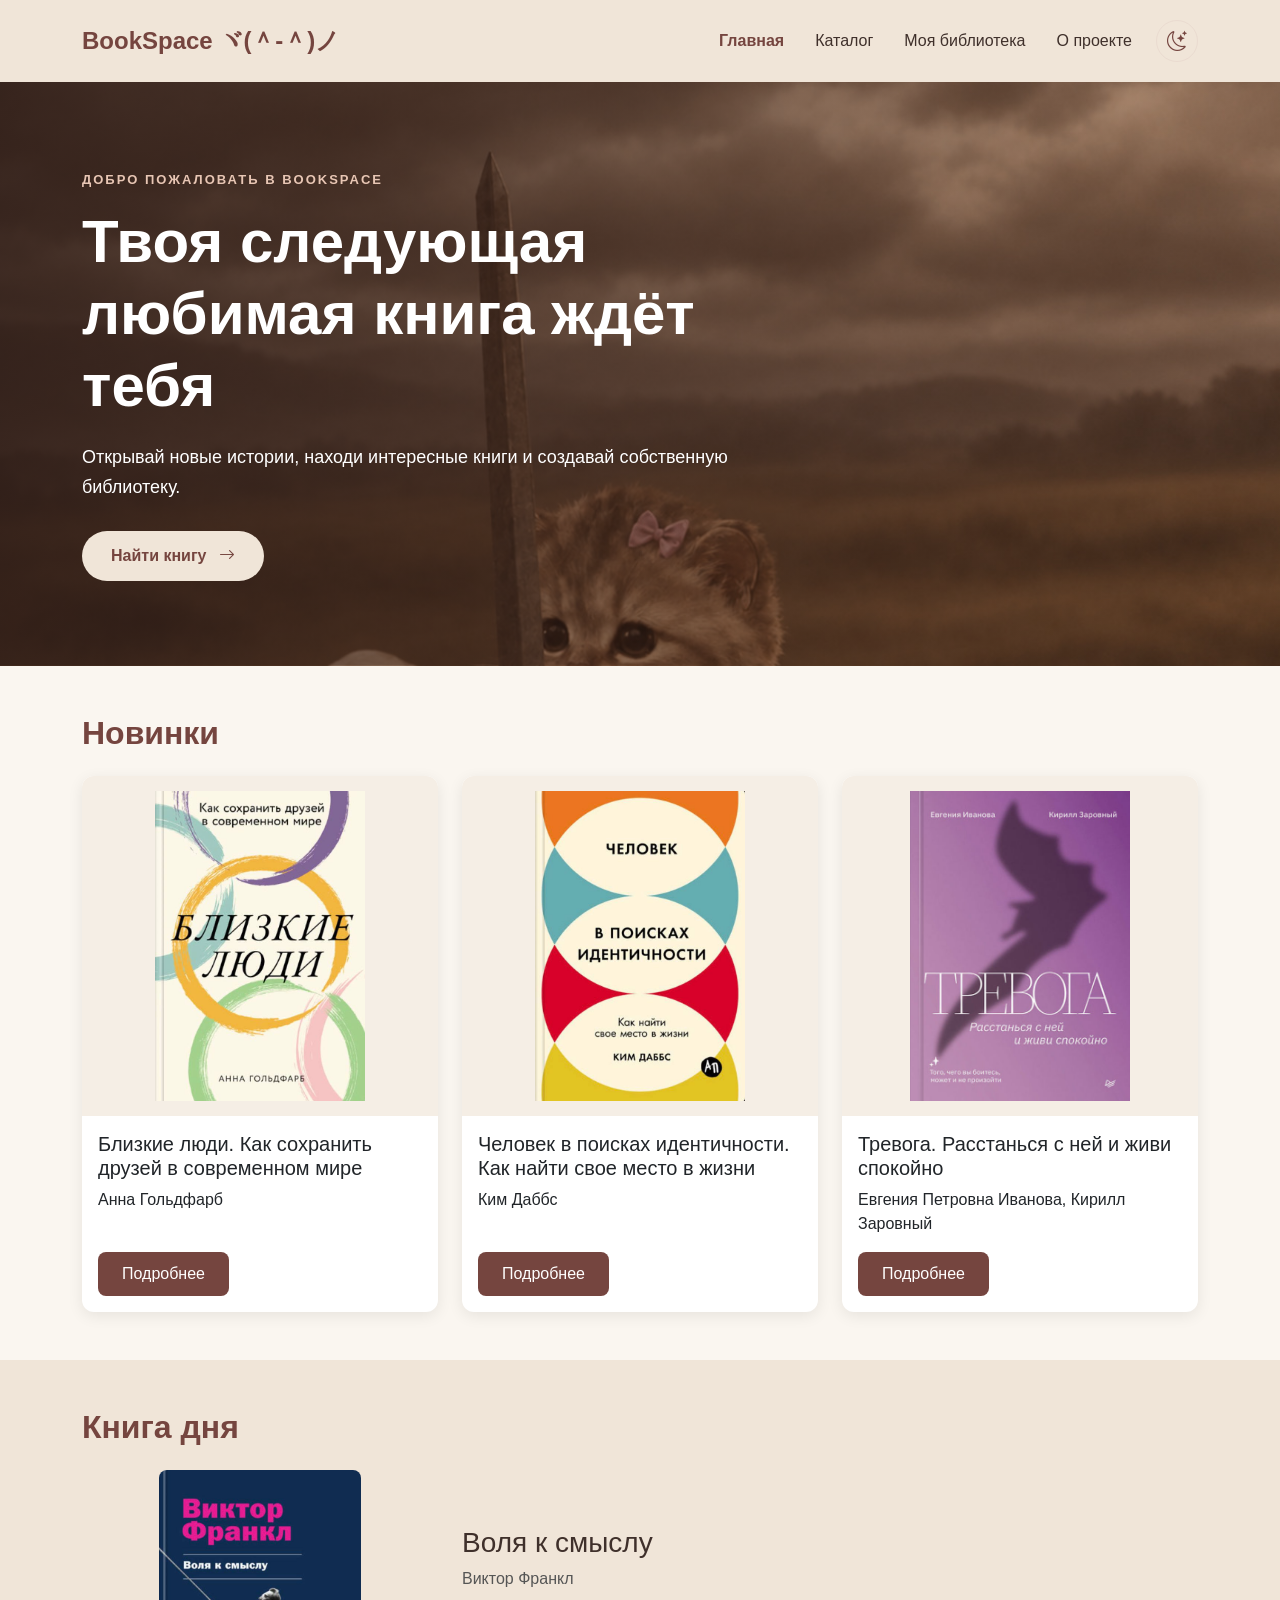
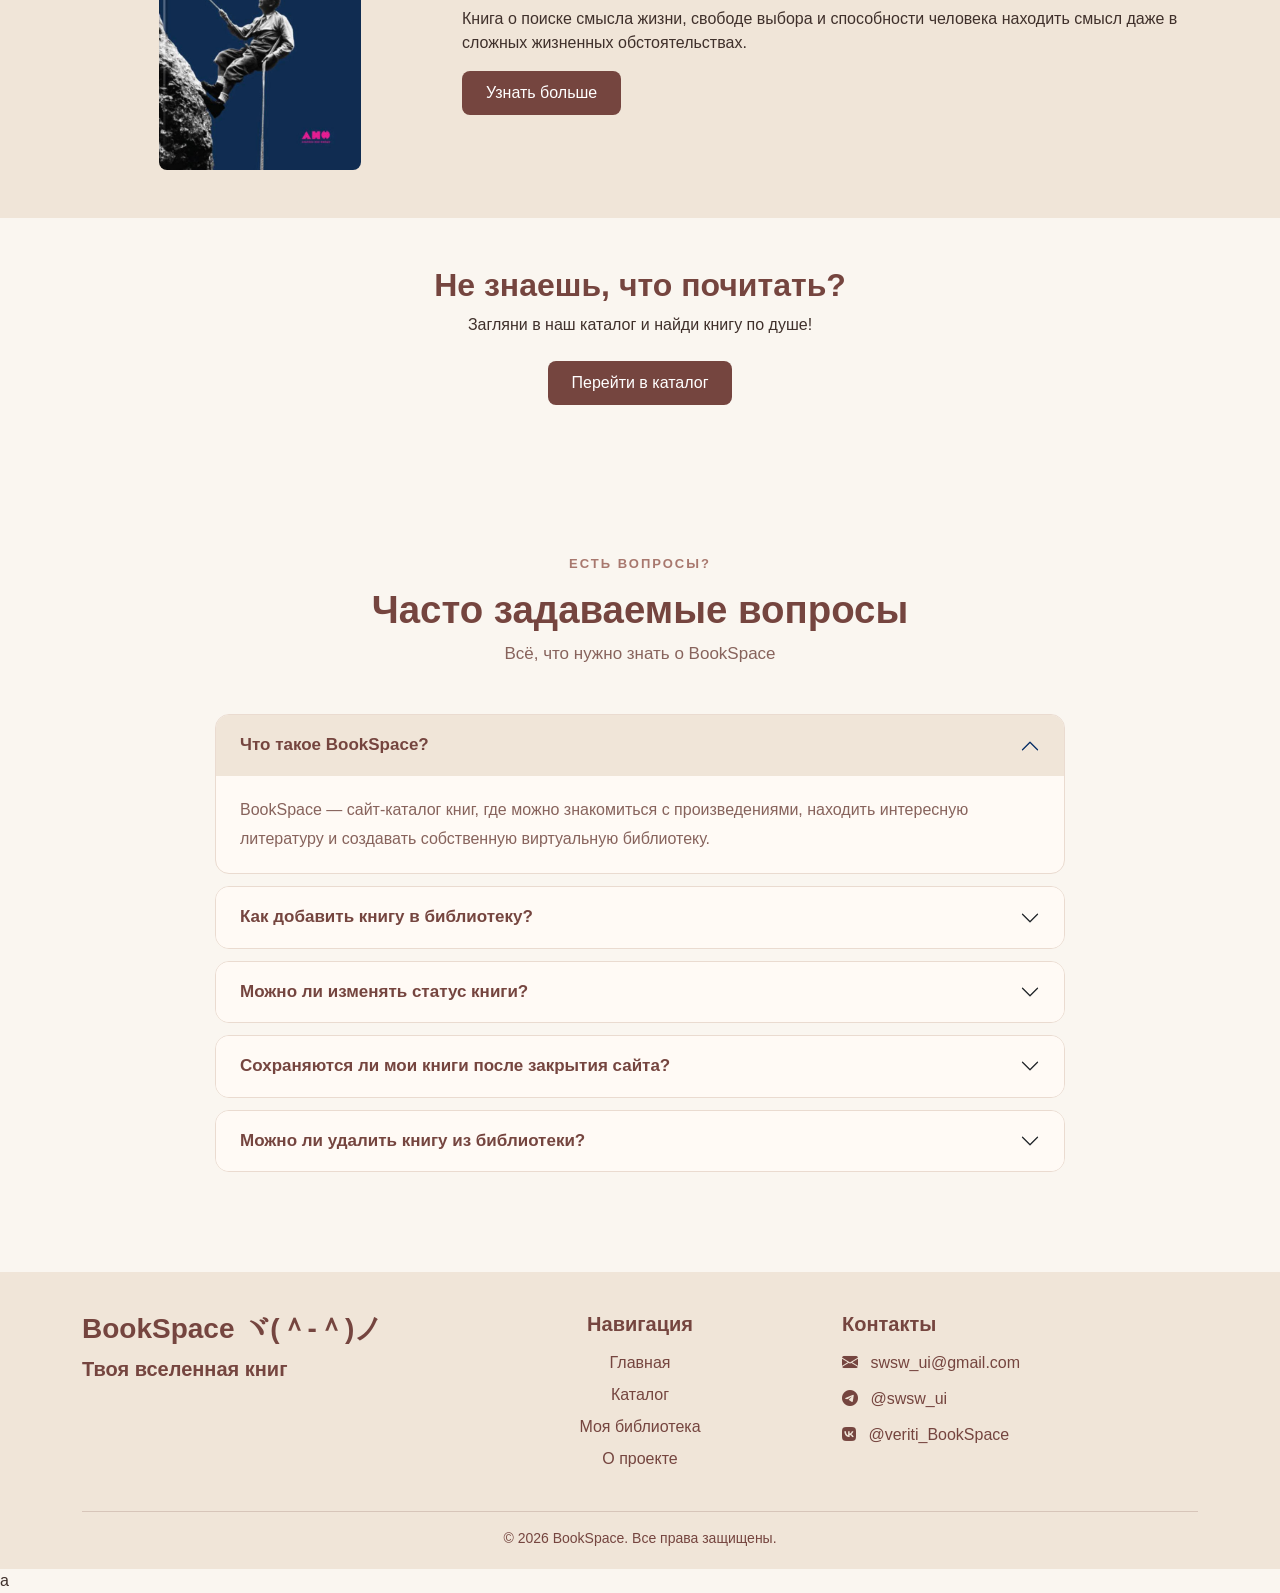
==== commit 7343de36: "фичи для кр3 и расширение каталога" ====
--- a/index.html
+++ b/index.html
@@ -71,6 +71,18 @@
                         </a>
                     </li>
                 </ul>
+
+                <!-- Переключатель темы -->
+                <button
+                    type="button"
+                    class="btn theme-toggle ms-lg-3"
+                    id="themeToggle"
+                    aria-label="Переключить тему"
+                    title="Переключить тему"
+                >
+                    <i class="bi bi-moon-stars"></i>
+                </button>
+
             </div>
         </div>
     </nav>
--- a/css/custom.css
+++ b/css/custom.css
@@ -455,8 +455,9 @@
 }
 
 
-
-/* Страница «О проекте» */
+/* ========================================
+   Страница «О проекте» 
+======================================== */
 
 /* Приветственный блок */
 
@@ -816,8 +817,10 @@
     max-width: 390px;
 }
 
-/* Общий стиль баннеров */
-
+
+/* ========================================
+   Общий стиль баннеров
+======================================== */
 .page-banner {
     min-height: 360px;
     display: flex;
@@ -856,7 +859,7 @@
     margin-bottom: 0;
 }
 
-/* Фотография каталога */
+/* Фотография каталога */ 
 
 .catalog-banner {
     background-image:
@@ -895,3 +898,943 @@
         font-size: 16px;
     }
 }
+
+
+/* ========================================
+   Переключатель светлой и тёмной темы 
+======================================== */
+
+.theme-toggle {
+    display: flex;
+    align-items: center;
+    justify-content: center;
+
+    width: 42px;
+    height: 42px;
+
+    color: #75453f;
+    background-color: #f0e5d8;
+    border: 1px solid #eadbd0;
+    border-radius: 50%;
+
+    font-size: 20px;
+    transition: all 0.3s ease;
+}
+
+.theme-toggle:hover {
+    color: #ffffff;
+    background-color: #75453f;
+    transform: rotate(15deg);
+}
+
+.theme-toggle:focus-visible {
+    box-shadow: 0 0 0 3px rgba(117, 69, 63, 0.25);
+}
+
+@media (max-width: 991px) {
+    .theme-toggle {
+        margin-top: 12px;
+        margin-bottom: 12px;
+    }
+}
+
+
+/* ========================================
+   ТЁМНАЯ ТЕМА 
+======================================== */
+
+
+:root[data-theme="dark"] {
+    color-scheme: dark;
+
+    --background: #211a19;
+    --primary: #d6b5a5;
+    --primary-hover: #f0d8c6;
+    --text: #eadbd0;
+    --light-brown: #392b29;
+
+    --bs-body-bg: #211a19;
+    --bs-body-color: #eadbd0;
+    --bs-secondary-color: #c6aaa0;
+    --bs-border-color: #624942;
+}
+
+/* Основной фон и текст */
+
+[data-theme="dark"] body {
+    background-color: #211a19;
+    color: #eadbd0;
+}
+
+[data-theme="dark"] main {
+    color: #eadbd0;
+}
+
+[data-theme="dark"] h1,
+[data-theme="dark"] h2,
+[data-theme="dark"] h3,
+[data-theme="dark"] h4,
+[data-theme="dark"] h5,
+[data-theme="dark"] h6,
+[data-theme="dark"] .section-title {
+    color: #f0d8c6;
+}
+
+[data-theme="dark"] p {
+    color: #d6b5a5;
+}
+
+[data-theme="dark"] .text-muted {
+    color: #c6aaa0 !important;
+}
+
+/* Навигация */
+
+[data-theme="dark"] .navbar {
+    background-color: #302321 !important;
+    border-bottom: 1px solid #624942;
+}
+
+[data-theme="dark"] .navbar-brand,
+[data-theme="dark"] .navbar .nav-link {
+    color: #f0d8c6 !important;
+}
+
+[data-theme="dark"] .navbar .nav-link:hover,
+[data-theme="dark"] .navbar .nav-link.active {
+    color: #ffffff !important;
+}
+
+[data-theme="dark"] .navbar-toggler {
+    border-color: #a98b7f;
+}
+
+[data-theme="dark"] .navbar-toggler-icon {
+    filter: invert(1);
+}
+
+/* Переключатель темы */
+
+[data-theme="dark"] .theme-toggle {
+    background-color: #624942;
+    color: #f0d8c6;
+    border-color: #82645a;
+}
+
+[data-theme="dark"] .theme-toggle:hover {
+    background-color: #82645a;
+    color: #ffffff;
+}
+
+/* Карточки книг */
+
+[data-theme="dark"] .card,
+[data-theme="dark"] .book-card {
+    background-color: #392b29;
+    color: #eadbd0;
+    border-color: #624942;
+}
+
+[data-theme="dark"] .card-body {
+    background-color: #392b29;
+    color: #eadbd0;
+}
+
+[data-theme="dark"] .card-title,
+[data-theme="dark"] .card-text {
+    color: #f0d8c6;
+}
+
+/* Подложка вокруг обложек книг */
+
+[data-theme="dark"] .book-card img {
+    background-color: #302321;
+}
+
+/* Книга дня */
+
+[data-theme="dark"] .book-of-day {
+    background-color: #302321;
+    color: #eadbd0;
+}
+
+[data-theme="dark"] .book-of-day h2,
+[data-theme="dark"] .book-of-day h3 {
+    color: #f0d8c6;
+}
+
+[data-theme="dark"] .book-of-day p {
+    color: #d6b5a5;
+}
+
+/* Каталог: поиск и фильтры */
+
+[data-theme="dark"] .catalog-filters {
+    background-color: #392b29;
+    color: #eadbd0;
+    border: 1px solid #624942;
+}
+
+[data-theme="dark"] .form-label {
+    color: #eadbd0;
+}
+
+[data-theme="dark"] .form-control,
+[data-theme="dark"] .form-select {
+    background-color: #302321;
+    color: #f0d8c6;
+    border-color: #82645a;
+}
+
+[data-theme="dark"] .form-control::placeholder {
+    color: #bfa69c;
+}
+
+[data-theme="dark"] .form-control:focus,
+[data-theme="dark"] .form-select:focus {
+    background-color: #392b29;
+    color: #ffffff;
+    border-color: #d6b5a5;
+    box-shadow: 0 0 0 3px rgba(214, 181, 165, 0.2);
+}
+
+[data-theme="dark"] .form-select option {
+    background-color: #302321;
+    color: #f0d8c6;
+}
+
+/* Моя библиотека: добавление книги */
+
+[data-theme="dark"] .library-panel {
+    background-color: #392b29;
+    color: #eadbd0;
+    border: 1px solid #624942;
+}
+
+/* Моя библиотека: статистика */
+
+[data-theme="dark"] .library-stat {
+    background-color: #392b29;
+    color: #eadbd0;
+    border: 1px solid #624942;
+}
+
+[data-theme="dark"] .library-stat h2 {
+    color: #f0d8c6;
+}
+
+[data-theme="dark"] .library-stat p {
+    color: #d6b5a5;
+}
+
+/* Сообщения библиотеки */
+
+[data-theme="dark"] #libraryMessage,
+[data-theme="dark"] #emptyLibrary {
+    color: #d6b5a5;
+}
+
+/* Страница подробной информации о книге */
+
+[data-theme="dark"] .book-actions {
+    background-color: #392b29;
+    color: #eadbd0;
+}
+
+[data-theme="dark"] #bookMessage,
+[data-theme="dark"] .book-back-link {
+    color: #e8c6b4;
+}
+
+[data-theme="dark"] .book-detail-author,
+[data-theme="dark"] .book-description {
+    color: #d6b5a5;
+}
+
+/* Кнопки */
+
+[data-theme="dark"] .btn-book,
+[data-theme="dark"] .about-hero-btn {
+    background-color: #a77b6d;
+    border-color: #a77b6d;
+    color: #211a19;
+}
+
+[data-theme="dark"] .btn-book:hover,
+[data-theme="dark"] .about-hero-btn:hover {
+    background-color: #d6b5a5;
+    border-color: #d6b5a5;
+    color: #211a19;
+}
+
+/* Хлебные крошки */
+
+[data-theme="dark"] .breadcrumb-item,
+[data-theme="dark"] .breadcrumb-item a {
+    color: #d6b5a5;
+}
+
+[data-theme="dark"] .breadcrumb-item.active {
+    color: #f0d8c6;
+}
+
+[data-theme="dark"]
+.breadcrumb-item + .breadcrumb-item::before {
+    color: #a98b7f;
+}
+
+/* Страница "О проекте" */
+
+[data-theme="dark"] .about-hero,
+[data-theme="dark"] .about-step-visual,
+[data-theme="dark"] .about-step-visual-alt {
+    background-color: #392b29;
+}
+
+[data-theme="dark"] .about-title,
+[data-theme="dark"] .about-title span,
+[data-theme="dark"] .about-step-content h3,
+[data-theme="dark"] .about-section-heading h2 {
+    color: #f0d8c6;
+}
+
+[data-theme="dark"] .about-intro,
+[data-theme="dark"] .about-step-content p,
+[data-theme="dark"] .about-section-heading p {
+    color: #d6b5a5;
+}
+
+/* Карточки возможностей */
+
+[data-theme="dark"] .about-feature-card {
+    background-color: #392b29;
+    border-color: #624942;
+}
+
+[data-theme="dark"] .about-feature-card h3 {
+    color: #f0d8c6;
+}
+
+[data-theme="dark"] .about-feature-card p {
+    color: #d6b5a5;
+}
+
+[data-theme="dark"] .about-feature-icon {
+    background-color: #624942;
+    color: #f0d8c6;
+}
+
+[data-theme="dark"] .about-feature-number {
+    color: #c8a79c;
+}
+
+[data-theme="dark"] .about-feature-link {
+    color: #e8c6b4;
+}
+
+/* Карточки технологий */
+
+[data-theme="dark"] .about-tech-card {
+    background-color: #392b29;
+    border-color: #624942;
+}
+
+[data-theme="dark"] .about-tech-card h3 {
+    color: #f0d8c6;
+}
+
+[data-theme="dark"] .about-tech-card p {
+    color: #d6b5a5;
+}
+
+[data-theme="dark"] .about-tech-icon {
+    color: #d6b5a5;
+}
+
+/* FAQ */
+
+[data-theme="dark"] .faq-title {
+    color: #f0d8c6;
+}
+
+[data-theme="dark"] .faq-subtitle {
+    color: #d6b5a5;
+}
+
+[data-theme="dark"] .faq-accordion .accordion-item,
+[data-theme="dark"] .faq-accordion .accordion-button,
+[data-theme="dark"] .faq-accordion .accordion-body {
+    background-color: #392b29;
+    color: #f0d8c6;
+    border-color: #624942;
+}
+
+[data-theme="dark"]
+.faq-accordion .accordion-button:not(.collapsed) {
+    background-color: #624942;
+    color: #ffffff;
+}
+
+[data-theme="dark"]
+.faq-accordion .accordion-button::after {
+    filter: brightness(0) invert(1);
+}
+
+/* Стандартные светлые блоки Bootstrap */
+
+[data-theme="dark"] .bg-light,
+[data-theme="dark"] .bg-white {
+    background-color: #392b29 !important;
+    color: #eadbd0;
+}
+
+/* Подвал */
+
+[data-theme="dark"] .site-footer {
+    background-color: #302321;
+    color: #eadbd0;
+    border-top: 1px solid #624942;
+}
+
+[data-theme="dark"] .site-footer a,
+[data-theme="dark"] .site-footer p,
+[data-theme="dark"] .footer-heading {
+    color: #d6b5a5;
+}
+
+[data-theme="dark"] .footer-bottom {
+    border-top-color: #624942;
+}
+
+/* Баннеры: сохраняем белый текст */
+
+[data-theme="dark"] .page-banner-content h1,
+[data-theme="dark"] .page-banner-content p {
+    color: #ffffff;
+}
+
+/* Плавное переключение темы */
+
+body,
+.navbar,
+.card,
+.card-body,
+.book-card img,
+.book-of-day,
+.catalog-filters,
+.library-panel,
+.library-stat,
+.book-actions,
+.site-footer,
+.about-hero,
+.about-step-visual,
+.about-tech-card,
+.about-feature-card,
+.faq-accordion .accordion-item,
+.form-control,
+.form-select {
+    transition:
+        background-color 0.3s ease,
+        color 0.3s ease,
+        border-color 0.3s ease;
+}
+
+
+
+/* ========================================
+   ОЦЕНКИ И ОТЗЫВЫ О КНИГАХ
+======================================== */
+
+/* Общий блок отзывов */
+
+.book-reviews {
+    padding-top: 30px;
+    padding-bottom: 40px;
+}
+
+/* Средняя оценка книги */
+
+.reviews-summary {
+    background-color: #f0e5d8;
+    border-radius: 16px;
+    padding: 25px 30px;
+}
+
+.reviews-average {
+    font-size: 42px;
+    font-weight: 800;
+    color: #75453f;
+    margin-right: 15px;
+}
+
+.reviews-stars {
+    font-size: 28px;
+    color: #c18b40;
+    letter-spacing: 3px;
+}
+
+.reviews-count {
+    color: #87635c;
+    margin-top: 8px;
+    margin-bottom: 0;
+}
+
+/* Форма добавления отзыва */
+
+.review-form {
+    background-color: #fffaf5;
+    border: 1px solid #eadbd0;
+    border-radius: 16px;
+}
+
+.review-form h3 {
+    color: #75453f;
+}
+
+/* Интерактивные звёзды */
+
+.rating-input {
+    display: flex;
+    align-items: center;
+    gap: 5px;
+}
+
+.rating-input button {
+    background: transparent;
+    border: none;
+    padding: 0 3px;
+    font-size: 38px;
+    line-height: 1.2;
+    color: #c18b40;
+    cursor: pointer;
+    transition: transform 0.2s ease;
+}
+
+.rating-input button:hover {
+    transform: scale(1.2);
+}
+
+.rating-input button:focus-visible {
+    outline: 2px solid #75453f;
+    border-radius: 5px;
+}
+
+/* Сообщение после отправки */
+
+#reviewMessage {
+    font-size: 14px;
+    font-weight: 500;
+}
+
+/* Список отзывов */
+
+.reviews-list {
+    display: flex;
+    flex-direction: column;
+    gap: 20px;
+}
+
+/* Отдельная карточка отзыва */
+
+.review-card {
+    background-color: #fffaf5;
+    border: 1px solid #eadbd0;
+    border-radius: 16px;
+    padding: 25px;
+}
+
+.review-card-header {
+    display: flex;
+    justify-content: space-between;
+    align-items: flex-start;
+    gap: 15px;
+    margin-bottom: 12px;
+}
+
+.review-author {
+    font-size: 18px;
+    font-weight: 700;
+    color: #75453f;
+}
+
+.review-date {
+    font-size: 13px;
+    color: #87635c;
+}
+
+.review-card-stars {
+    color: #c18b40;
+    font-size: 22px;
+    letter-spacing: 2px;
+    margin-bottom: 12px;
+}
+
+.review-card-text {
+    color: #3f302b;
+    line-height: 1.7;
+    white-space: pre-wrap;
+    overflow-wrap: anywhere;
+}
+
+/* Кнопка удаления отзыва */
+
+.review-delete {
+    background: transparent;
+    border: 1px solid #b77e73;
+    color: #75453f;
+    border-radius: 8px;
+    padding: 6px 12px;
+    font-size: 13px;
+    cursor: pointer;
+}
+
+.review-delete:hover {
+    background-color: #75453f;
+    color: #ffffff;
+}
+
+/* ========================================
+   ОТЗЫВЫ: ТЁМНАЯ ТЕМА
+======================================== */
+
+[data-theme="dark"] .reviews-summary {
+    background-color: #302321;
+}
+
+[data-theme="dark"] .reviews-average {
+    color: #f0d8c6;
+}
+
+[data-theme="dark"] .reviews-count {
+    color: #d6b5a5;
+}
+
+[data-theme="dark"] .review-form,
+[data-theme="dark"] .review-card {
+    background-color: #392b29;
+    border-color: #624942;
+}
+
+[data-theme="dark"] .review-form h3,
+[data-theme="dark"] .review-author {
+    color: #f0d8c6;
+}
+
+[data-theme="dark"] .review-date,
+[data-theme="dark"] .review-card-text {
+    color: #d6b5a5;
+}
+
+[data-theme="dark"] .review-delete {
+    color: #f0d8c6;
+    border-color: #a77b6d;
+}
+
+[data-theme="dark"] .review-delete:hover {
+    background-color: #a77b6d;
+    color: #211a19;
+}
+
+
+/* ========================================
+   РЕЙТИНГИ В КАТАЛОГЕ
+======================================== */
+
+.catalog-rating {
+    display: flex;
+    align-items: center;
+    flex-wrap: wrap;
+    gap: 8px;
+
+    margin-bottom: 18px;
+    font-size: 15px;
+}
+
+.catalog-rating-stars {
+    color: #c18b40;
+    font-size: 20px;
+    letter-spacing: 1px;
+    white-space: nowrap;
+}
+
+.catalog-rating-value {
+    color: #75453f;
+    font-weight: 700;
+}
+
+.catalog-rating-count {
+    color: #87635c;
+    font-size: 13px;
+}
+
+.catalog-rating-empty {
+    color: #87635c;
+}
+
+/* Тёмная тема */
+
+[data-theme="dark"] .catalog-rating-value {
+    color: #f0d8c6;
+}
+
+[data-theme="dark"] .catalog-rating-count,
+[data-theme="dark"] .catalog-rating-empty {
+    color: #c6aaa0;
+}
+
+
+/* ========================================
+   ДНЕВНИК ЧТЕНИЯ
+======================================== */
+
+
+.reading-progress-section {
+    width: 100%;
+    box-sizing: border-box;
+    padding: 18px;
+    margin: 0 0 16px;
+
+    background-color: #f8f0e8;
+    border: 1px solid #e5d4c6;
+    border-radius: 12px;
+}
+
+
+.reading-progress-section h4 {
+    color: #75453f;
+    font-weight: 600;
+}
+
+.reading-progress-text {
+    font-size: 14px;
+    font-weight: 600;
+    color: #75453f;
+}
+
+.reading-progress-bar {
+    width: 100%;
+    height: 10px;
+    background-color: #e5d4c6;
+    border-radius: 20px;
+    overflow: hidden;
+}
+
+.reading-progress-fill {
+    height: 100%;
+    background-color: #9b6b56;
+    border-radius: 20px;
+    transition: width 0.4s ease;
+}
+
+/* Тёмная тема */
+
+[data-theme="dark"] .reading-progress-section {
+    background-color: #392b29;
+    border-color: #624942;
+}
+
+[data-theme="dark"] .reading-progress-section h4,
+[data-theme="dark"] .reading-progress-text {
+    color: #f0d8c6;
+}
+
+[data-theme="dark"] .reading-progress-bar {
+    background-color: #624942;
+}
+
+[data-theme="dark"] .reading-progress-fill {
+    background-color: #c18b94;
+}
+
+
+/* ========================================
+   СТАТИСТИКА ЧТЕНИЯ
+======================================== */
+
+.reading-statistics .library-stat {
+    position: relative;
+    overflow: hidden;
+    transition: transform 0.25s ease, box-shadow 0.25s ease;
+}
+
+.reading-statistics .library-stat:hover {
+    transform: translateY(-4px);
+    box-shadow: 0 8px 22px rgba(80, 45, 35, 0.12);
+}
+
+.stat-icon {
+    font-size: 28px;
+    color: #9b6b56;
+}
+
+.reading-statistics .library-stat h3 {
+    font-weight: 700;
+    color: #75453f;
+    font-variant-numeric: tabular-nums;
+}
+
+/* Диаграмма */
+
+.reading-stats-chart {
+    display: flex;
+    width: 100%;
+    height: 22px;
+    overflow: hidden;
+    border-radius: 20px;
+    background-color: #e5d4c6;
+}
+
+.reading-stats-chart > div {
+    height: 100%;
+    transition: width 0.5s ease;
+}
+
+.reading-stats-legend {
+    display: flex;
+    flex-wrap: wrap;
+    gap: 12px 24px;
+}
+
+.reading-stats-legend-item {
+    display: flex;
+    align-items: center;
+    gap: 8px;
+    font-size: 14px;
+}
+
+.reading-stats-legend-color {
+    width: 12px;
+    height: 12px;
+    border-radius: 50%;
+    flex-shrink: 0;
+}
+
+/* Тёмная тема */
+
+[data-theme="dark"] .stat-icon {
+    color: #d6b5a5;
+}
+
+[data-theme="dark"] .reading-statistics .library-stat h3 {
+    color: #f0d8c6;
+}
+
+[data-theme="dark"] .reading-stats-chart {
+    background-color: #624942;
+}
+
+
+/* ========================================
+   ЕДИНЫЙ ВИД КАРТОЧЕК СТАТИСТИКИ
+======================================== */
+
+.reading-statistics .library-stat {
+    display: flex;
+    flex-direction: column;
+    align-items: center;
+    justify-content: center;
+    text-align: center;
+    min-height: 215px;
+}
+
+/* Иконки */
+.reading-statistics .stat-icon {
+    display: block;
+    font-size: 32px;
+    line-height: 1;
+    margin-bottom: 16px;
+}
+
+/* Числа */
+.reading-statistics .library-stat h3 {
+    display: block;
+    margin: 0 0 8px !important;
+    font-size: 36px;
+    line-height: 1.2;
+    font-weight: 700;
+}
+
+/* Подписи */
+.reading-statistics .library-stat p {
+    margin: 0;
+    font-size: 16px;
+    line-height: 1.4;
+}
+
+
+/* ========================================
+   РАНДОМАЙЗЕР КНИГ
+======================================== */
+
+.book-randomizer {
+    border-radius: 16px;
+}
+
+.random-book-card {
+    display: flex;
+    align-items: center;
+    gap: 24px;
+    padding: 20px;
+    border: 1px solid #e5d4c6;
+    border-radius: 12px;
+    background-color: #fffaf5;
+    animation: randomBookAppear 0.2s ease;
+}
+
+.random-book-image {
+    width: 110px;
+    height: 160px;
+    object-fit: cover;
+    border-radius: 8px;
+    flex-shrink: 0;
+}
+
+.random-book-info {
+    flex: 1;
+    min-width: 0;
+}
+
+.random-book-info h3 {
+    color: #75453f;
+    font-weight: 700;
+}
+
+.random-book-actions {
+    display: flex;
+    flex-wrap: wrap;
+    gap: 10px;
+}
+
+@keyframes randomBookAppear {
+    from {
+        opacity: 0.4;
+        transform: translateY(5px);
+    }
+
+    to {
+        opacity: 1;
+        transform: translateY(0);
+    }
+}
+
+/* Тёмная тема */
+
+[data-theme="dark"] .random-book-card {
+    background-color: #302321;
+    border-color: #624942;
+}
+
+[data-theme="dark"] .random-book-info h3 {
+    color: #f0d8c6;
+}
+
+@media (max-width: 576px) {
+    .random-book-card {
+        flex-direction: column;
+        text-align: center;
+    }
+
+    .random-book-actions {
+        justify-content: center;
+    }
+}
